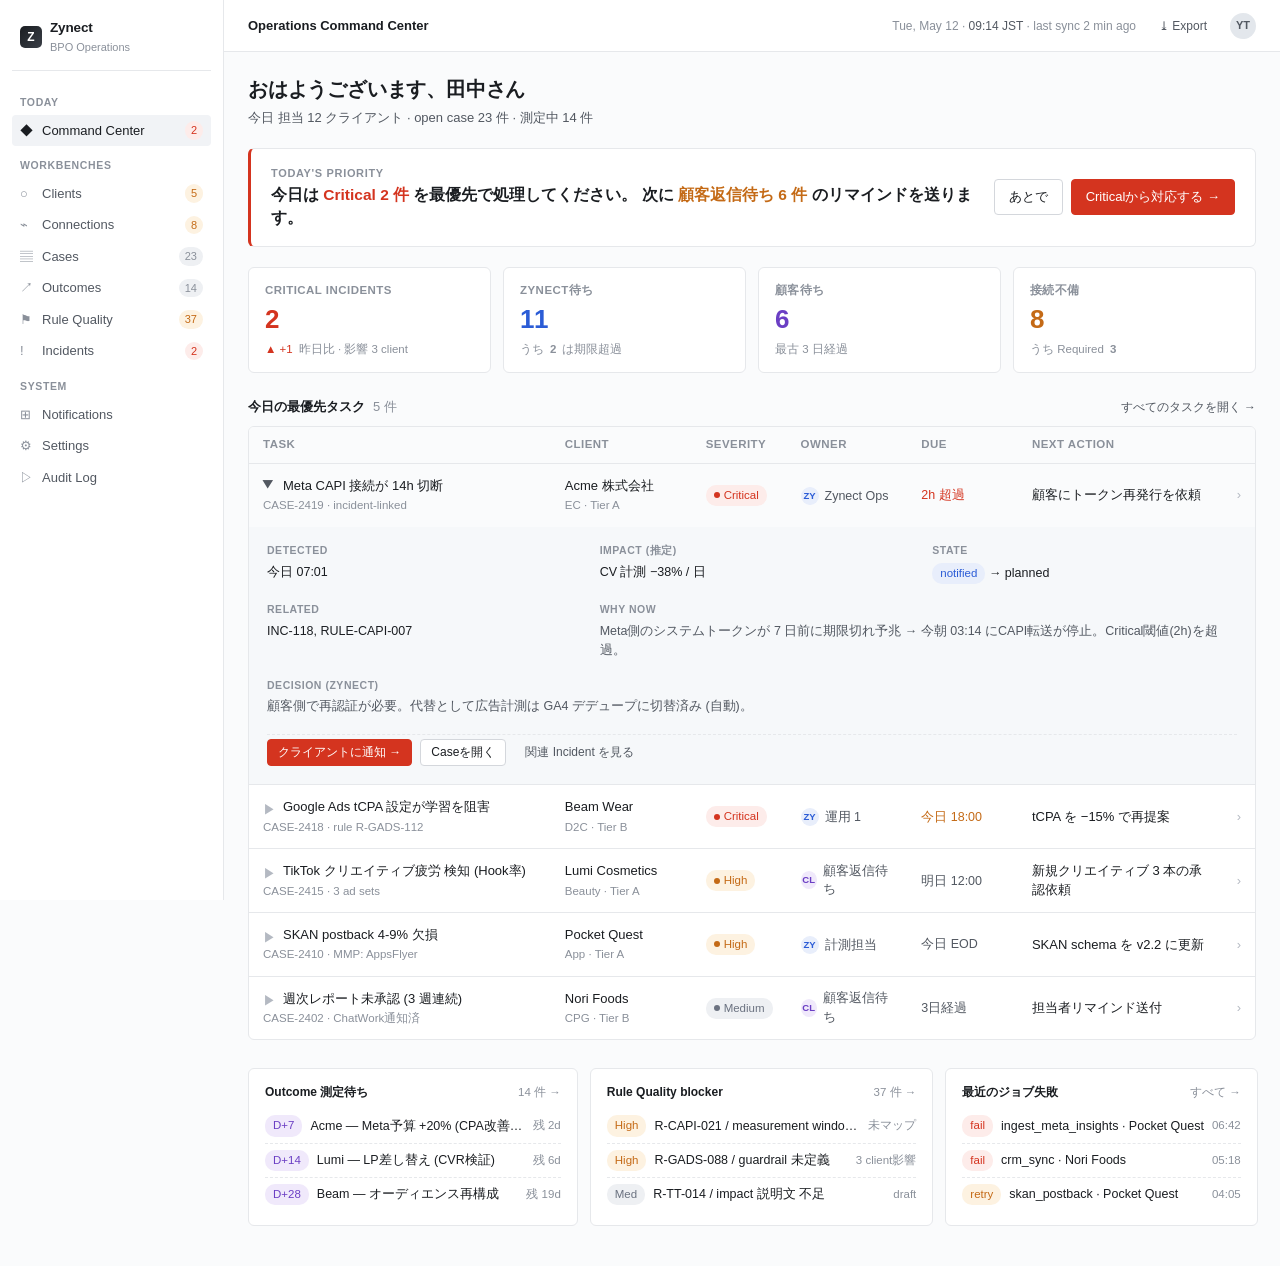
==== index.html @ 8fe47dcd "feat(ui): hierarchical operations UI — Command Center + Clients Workbench - 3-tier structure: Comman" ====
<!doctype html>
<html lang="ja">
<head>
  <meta charset="utf-8" />
  <meta name="viewport" content="width=1280" />
  <title>Zynect BPO System — Operations Command Center</title>
  <link rel="stylesheet" href="css/style.css" />
</head>
<body>
<div class="app">

  <!-- ============ Sidebar ============ -->
  <aside class="sidebar">
    <div class="brand">
      <div class="brand-mark">Z</div>
      <div>
        <div class="brand-name">Zynect</div>
        <div class="brand-sub">BPO Operations</div>
      </div>
    </div>

    <div class="nav-section">Today</div>
    <a class="nav-item active" href="index.html">
      <span><span class="nav-ico">◆</span>Command Center</span>
      <span class="nav-count red">2</span>
    </a>

    <div class="nav-section">Workbenches</div>
    <a class="nav-item" href="clients.html">
      <span><span class="nav-ico">○</span>Clients</span>
      <span class="nav-count orange">5</span>
    </a>
    <a class="nav-item" href="#">
      <span><span class="nav-ico">⌁</span>Connections</span>
      <span class="nav-count orange">8</span>
    </a>
    <a class="nav-item" href="#">
      <span><span class="nav-ico">▤</span>Cases</span>
      <span class="nav-count">23</span>
    </a>
    <a class="nav-item" href="#">
      <span><span class="nav-ico">↗</span>Outcomes</span>
      <span class="nav-count">14</span>
    </a>
    <a class="nav-item" href="#">
      <span><span class="nav-ico">⚑</span>Rule Quality</span>
      <span class="nav-count orange">37</span>
    </a>
    <a class="nav-item" href="#">
      <span><span class="nav-ico">!</span>Incidents</span>
      <span class="nav-count red">2</span>
    </a>

    <div class="nav-section">System</div>
    <a class="nav-item" href="#"><span><span class="nav-ico">⊞</span>Notifications</span></a>
    <a class="nav-item" href="#"><span><span class="nav-ico">⚙</span>Settings</span></a>
    <a class="nav-item" href="#"><span><span class="nav-ico">▷</span>Audit Log</span></a>
  </aside>

  <!-- ============ Main ============ -->
  <div class="main">

    <header class="topbar">
      <div class="crumb"><strong>Operations Command Center</strong></div>
      <div class="topbar-right">
        <div class="topbar-meta">Tue, May 12 · <b>09:14 JST</b> · last sync 2 min ago</div>
        <button class="btn sm ghost">⤓ Export</button>
        <div class="avatar">YT</div>
      </div>
    </header>

    <div class="content">

      <!-- ====== 1st view: the ONE message ====== -->
      <div class="page-head">
        <div>
          <h1 class="page-title">おはようございます、田中さん</h1>
          <p class="page-sub">今日 担当 12 クライアント · open case 23 件 · 測定中 14 件</p>
        </div>
      </div>

      <div class="headline">
        <div class="headline-text">
          <span class="headline-eyebrow">Today's priority</span>
          <span class="headline-msg">
            今日は <em>Critical 2 件</em> を最優先で処理してください。
            次に <em class="orange">顧客返信待ち 6 件</em> のリマインドを送ります。
          </span>
        </div>
        <div style="display:flex; gap:8px;">
          <button class="btn">あとで</button>
          <button class="btn danger">Criticalから対応する →</button>
        </div>
      </div>

      <!-- ====== KPI: max 4 ====== -->
      <div class="kpi-row">
        <div class="kpi">
          <div class="kpi-label">Critical incidents</div>
          <div class="kpi-value red">2</div>
          <div class="kpi-foot"><span class="delta up">▲ +1</span> 昨日比 · 影響 3 client</div>
        </div>
        <div class="kpi">
          <div class="kpi-label">Zynect待ち</div>
          <div class="kpi-value blue">11</div>
          <div class="kpi-foot">うち <b>2</b> は期限超過</div>
        </div>
        <div class="kpi">
          <div class="kpi-label">顧客待ち</div>
          <div class="kpi-value purple">6</div>
          <div class="kpi-foot">最古 3 日経過</div>
        </div>
        <div class="kpi">
          <div class="kpi-label">接続不備</div>
          <div class="kpi-value orange">8</div>
          <div class="kpi-foot">うち Required <b>3</b></div>
        </div>
      </div>

      <!-- ====== Main: top 5 priority tasks ====== -->
      <div class="section">
        <div class="section-head">
          <div class="section-title">
            今日の最優先タスク
            <span class="count">5 件</span>
          </div>
          <a class="section-link" href="#">すべてのタスクを開く →</a>
        </div>

        <div class="tbl-wrap">
          <table class="tbl">
            <thead>
              <tr>
                <th style="width:30%;">Task</th>
                <th style="width:14%;">Client</th>
                <th style="width:9%;">Severity</th>
                <th style="width:12%;">Owner</th>
                <th style="width:11%;">Due</th>
                <th>Next action</th>
                <th style="width:30px;"></th>
              </tr>
            </thead>
            <tbody>

              <!-- Row 1 (expanded by default to show interaction) -->
              <tr class="expanded" onclick="toggleRow(this)">
                <td>
                  <div class="cell-title"><span class="chev">▶</span> Meta CAPI 接続が 14h 切断</div>
                  <div class="cell-sub">CASE-2419 · incident-linked</div>
                </td>
                <td>
                  <div class="cell-title">Acme 株式会社</div>
                  <div class="cell-sub">EC · Tier A</div>
                </td>
                <td><span class="badge red"><span class="dot"></span>Critical</span></td>
                <td>
                  <span class="owner"><span class="owner-av zynect">ZY</span>Zynect Ops</span>
                </td>
                <td><span class="due overdue">2h 超過</span></td>
                <td>顧客にトークン再発行を依頼</td>
                <td style="text-align:right; color:var(--text-4);">›</td>
              </tr>
              <tr class="row-detail-tr">
                <td colspan="7">
                  <div class="row-detail">
                    <div class="det-block">
                      <span class="det-label">Detected</span>
                      <span class="det-value">今日 07:01</span>
                    </div>
                    <div class="det-block">
                      <span class="det-label">Impact (推定)</span>
                      <span class="det-value">CV 計測 −38% / 日</span>
                    </div>
                    <div class="det-block">
                      <span class="det-label">State</span>
                      <span class="det-value"><span class="badge blue">notified</span> → planned</span>
                    </div>
                    <div class="det-block">
                      <span class="det-label">Related</span>
                      <span class="det-value">INC-118, RULE-CAPI-007</span>
                    </div>
                    <div class="det-block det-grid-2">
                      <span class="det-label">Why now</span>
                      <span class="det-value muted">
                        Meta側のシステムトークンが 7 日前に期限切れ予兆 → 今朝 03:14 にCAPI転送が停止。Critical閾値(2h)を超過。
                      </span>
                    </div>
                    <div class="det-block det-grid-2">
                      <span class="det-label">Decision (Zynect)</span>
                      <span class="det-value muted">
                        顧客側で再認証が必要。代替として広告計測は GA4 デデュープに切替済み (自動)。
                      </span>
                    </div>
                    <div class="det-actions">
                      <button class="btn danger sm">クライアントに通知 →</button>
                      <button class="btn sm">Caseを開く</button>
                      <button class="btn sm ghost">関連 Incident を見る</button>
                    </div>
                  </div>
                </td>
              </tr>

              <!-- Row 2 -->
              <tr onclick="toggleRow(this)">
                <td>
                  <div class="cell-title"><span class="chev">▶</span> Google Ads tCPA 設定が学習を阻害</div>
                  <div class="cell-sub">CASE-2418 · rule R-GADS-112</div>
                </td>
                <td>
                  <div class="cell-title">Beam Wear</div>
                  <div class="cell-sub">D2C · Tier B</div>
                </td>
                <td><span class="badge red"><span class="dot"></span>Critical</span></td>
                <td><span class="owner"><span class="owner-av zynect">ZY</span>運用 1</span></td>
                <td><span class="due today">今日 18:00</span></td>
                <td>tCPA を −15% で再提案</td>
                <td style="text-align:right; color:var(--text-4);">›</td>
              </tr>

              <!-- Row 3 -->
              <tr onclick="toggleRow(this)">
                <td>
                  <div class="cell-title"><span class="chev">▶</span> TikTok クリエイティブ疲労 検知 (Hook率)</div>
                  <div class="cell-sub">CASE-2415 · 3 ad sets</div>
                </td>
                <td>
                  <div class="cell-title">Lumi Cosmetics</div>
                  <div class="cell-sub">Beauty · Tier A</div>
                </td>
                <td><span class="badge orange"><span class="dot"></span>High</span></td>
                <td><span class="owner"><span class="owner-av client">CL</span>顧客返信待ち</span></td>
                <td><span class="due">明日 12:00</span></td>
                <td>新規クリエイティブ 3 本の承認依頼</td>
                <td style="text-align:right; color:var(--text-4);">›</td>
              </tr>

              <!-- Row 4 -->
              <tr onclick="toggleRow(this)">
                <td>
                  <div class="cell-title"><span class="chev">▶</span> SKAN postback 4-9% 欠損</div>
                  <div class="cell-sub">CASE-2410 · MMP: AppsFlyer</div>
                </td>
                <td>
                  <div class="cell-title">Pocket Quest</div>
                  <div class="cell-sub">App · Tier A</div>
                </td>
                <td><span class="badge orange"><span class="dot"></span>High</span></td>
                <td><span class="owner"><span class="owner-av zynect">ZY</span>計測担当</span></td>
                <td><span class="due">今日 EOD</span></td>
                <td>SKAN schema を v2.2 に更新</td>
                <td style="text-align:right; color:var(--text-4);">›</td>
              </tr>

              <!-- Row 5 -->
              <tr onclick="toggleRow(this)">
                <td>
                  <div class="cell-title"><span class="chev">▶</span> 週次レポート未承認 (3 週連続)</div>
                  <div class="cell-sub">CASE-2402 · ChatWork通知済</div>
                </td>
                <td>
                  <div class="cell-title">Nori Foods</div>
                  <div class="cell-sub">CPG · Tier B</div>
                </td>
                <td><span class="badge gray"><span class="dot"></span>Medium</span></td>
                <td><span class="owner"><span class="owner-av client">CL</span>顧客返信待ち</span></td>
                <td><span class="due">3日経過</span></td>
                <td>担当者リマインド送付</td>
                <td style="text-align:right; color:var(--text-4);">›</td>
              </tr>

            </tbody>
          </table>
        </div>
      </div>

      <!-- ====== Bottom utility row (small, secondary) ====== -->
      <div class="util-row">

        <div class="util-card">
          <div class="util-head">
            <div class="util-title">Outcome 測定待ち</div>
            <a class="util-link" href="#">14 件 →</a>
          </div>
          <ul class="util-list">
            <li>
              <span class="badge purple">D+7</span>
              <span class="li-main">Acme — Meta予算 +20% (CPA改善検証)</span>
              <span class="li-meta">残 2d</span>
            </li>
            <li>
              <span class="badge purple">D+14</span>
              <span class="li-main">Lumi — LP差し替え (CVR検証)</span>
              <span class="li-meta">残 6d</span>
            </li>
            <li>
              <span class="badge purple">D+28</span>
              <span class="li-main">Beam — オーディエンス再構成</span>
              <span class="li-meta">残 19d</span>
            </li>
          </ul>
        </div>

        <div class="util-card">
          <div class="util-head">
            <div class="util-title">Rule Quality blocker</div>
            <a class="util-link" href="#">37 件 →</a>
          </div>
          <ul class="util-list">
            <li>
              <span class="badge orange">High</span>
              <span class="li-main">R-CAPI-021 / measurement window 未設定</span>
              <span class="li-meta">未マップ</span>
            </li>
            <li>
              <span class="badge orange">High</span>
              <span class="li-main">R-GADS-088 / guardrail 未定義</span>
              <span class="li-meta">3 client影響</span>
            </li>
            <li>
              <span class="badge gray">Med</span>
              <span class="li-main">R-TT-014 / impact 説明文 不足</span>
              <span class="li-meta">draft</span>
            </li>
          </ul>
        </div>

        <div class="util-card">
          <div class="util-head">
            <div class="util-title">最近のジョブ失敗</div>
            <a class="util-link" href="#">すべて →</a>
          </div>
          <ul class="util-list">
            <li>
              <span class="badge red">fail</span>
              <span class="li-main">ingest_meta_insights · Pocket Quest</span>
              <span class="li-meta">06:42</span>
            </li>
            <li>
              <span class="badge red">fail</span>
              <span class="li-main">crm_sync · Nori Foods</span>
              <span class="li-meta">05:18</span>
            </li>
            <li>
              <span class="badge orange">retry</span>
              <span class="li-main">skan_postback · Pocket Quest</span>
              <span class="li-meta">04:05</span>
            </li>
          </ul>
        </div>

      </div>

    </div>
  </div>
</div>

<script src="js/app.js"></script>
</body>
</html>
---- css/style.css ----
/* ============================================
   Zynect BPO System - Operations UI
   Design tone: Stripe / Linear / Sentry / Datadog
   Light mode, table-centric, low-density 1st view
   ============================================ */

:root {
  /* Neutral palette */
  --bg: #fafbfc;
  --surface: #ffffff;
  --border: #e6e8eb;
  --border-strong: #d4d7dc;
  --text: #1a1d21;
  --text-2: #525861;
  --text-3: #8a909a;
  --text-4: #b4b9c2;

  /* Semantic colors (固定意味) */
  --red:    #d4341f;  /* 今すぐ対応 / Critical / 運用停止 */
  --red-bg: #fdecea;
  --orange: #c46a16;  /* 注意 / 今日中・今週中 */
  --orange-bg: #fdf2e1;
  --blue:   #2b5cd6;  /* Zynect側対応 */
  --blue-bg: #e8eefb;
  --purple: #6b3fc4;  /* 顧客待ち */
  --purple-bg: #f0e9fb;
  --green:  #1f7a4c;  /* 正常・改善・完了 */
  --green-bg:#e3f2ea;
  --gray:   #6b7280;  /* draft / disabled / unknown */
  --gray-bg:#eef0f3;

  /* Layout */
  --radius: 6px;
  --radius-sm: 4px;
  --shadow-sm: 0 1px 2px rgba(16, 24, 40, 0.04);
  --shadow-md: 0 4px 12px rgba(16, 24, 40, 0.08);

  --side-w: 224px;
  --topbar-h: 52px;
}

* { box-sizing: border-box; }
html, body { margin: 0; padding: 0; }

body {
  font-family: -apple-system, BlinkMacSystemFont, "Inter", "Helvetica Neue",
               "Hiragino Sans", "Noto Sans JP", "Yu Gothic", sans-serif;
  font-size: 13px;
  line-height: 1.5;
  color: var(--text);
  background: var(--bg);
  -webkit-font-smoothing: antialiased;
}

a { color: inherit; text-decoration: none; }
button { font-family: inherit; cursor: pointer; }

/* ============================================
   App Shell
   ============================================ */
.app {
  display: grid;
  grid-template-columns: var(--side-w) 1fr;
  min-height: 100vh;
}

/* --- Sidebar --- */
.sidebar {
  background: #fff;
  border-right: 1px solid var(--border);
  padding: 14px 12px;
  position: sticky;
  top: 0;
  height: 100vh;
  overflow-y: auto;
}
.brand {
  display: flex; align-items: center; gap: 8px;
  padding: 4px 8px 14px;
  border-bottom: 1px solid var(--border);
  margin-bottom: 12px;
}
.brand-mark {
  width: 22px; height: 22px; border-radius: 5px;
  background: linear-gradient(135deg, #1a1d21 0%, #3a3f47 100%);
  color: #fff; display: grid; place-items: center;
  font-weight: 700; font-size: 12px;
}
.brand-name { font-weight: 600; font-size: 13.5px; letter-spacing: -0.01em; }
.brand-sub  { font-size: 11px; color: var(--text-3); margin-top: 1px; }

.nav-section {
  font-size: 10.5px;
  text-transform: uppercase;
  letter-spacing: 0.06em;
  color: var(--text-3);
  padding: 12px 8px 4px;
  font-weight: 600;
}
.nav-item {
  display: flex; align-items: center; justify-content: space-between;
  padding: 6px 8px;
  border-radius: var(--radius-sm);
  font-size: 13px;
  color: var(--text-2);
  cursor: pointer;
}
.nav-item:hover { background: var(--gray-bg); color: var(--text); }
.nav-item.active { background: #f1f3f6; color: var(--text); font-weight: 500; }
.nav-item .nav-count {
  font-size: 11px; color: var(--text-3);
  background: var(--gray-bg); padding: 1px 6px; border-radius: 10px;
  font-variant-numeric: tabular-nums;
}
.nav-item.active .nav-count { background: #e4e7ec; color: var(--text-2); }
.nav-item .nav-count.red { background: var(--red-bg); color: var(--red); }
.nav-item .nav-count.orange { background: var(--orange-bg); color: var(--orange); }

.nav-ico {
  width: 14px; height: 14px; flex-shrink: 0;
  display: inline-block; margin-right: 8px;
  color: var(--text-3);
}
.nav-item.active .nav-ico { color: var(--text); }

/* --- Topbar --- */
.topbar {
  height: var(--topbar-h);
  background: #fff;
  border-bottom: 1px solid var(--border);
  display: flex; align-items: center;
  padding: 0 24px;
  gap: 16px;
  position: sticky; top: 0; z-index: 10;
}
.crumb { font-size: 13px; color: var(--text-2); }
.crumb strong { color: var(--text); font-weight: 600; }
.topbar-right { margin-left: auto; display: flex; gap: 12px; align-items: center; }
.topbar-meta { font-size: 12px; color: var(--text-3); }
.topbar-meta b { color: var(--text-2); font-weight: 500; }
.avatar {
  width: 26px; height: 26px; border-radius: 50%;
  background: #e3e7ec; color: var(--text-2);
  display: grid; place-items: center; font-size: 11px; font-weight: 600;
}

/* --- Main --- */
.main {
  display: flex; flex-direction: column;
  min-width: 0;
}
.content {
  padding: 24px 32px 48px;
  max-width: 1440px;
  width: 100%;
}

/* ============================================
   Page Header (1st view headline)
   ============================================ */
.page-head {
  display: flex; align-items: flex-start; justify-content: space-between;
  gap: 24px;
  margin-bottom: 20px;
}
.page-title {
  font-size: 20px; font-weight: 600; letter-spacing: -0.01em;
  color: var(--text); margin: 0 0 4px;
}
.page-sub { font-size: 13px; color: var(--text-2); margin: 0; }

/* Headline banner — the single most important message of 1st view */
.headline {
  background: #fff;
  border: 1px solid var(--border);
  border-left: 3px solid var(--red);
  border-radius: var(--radius);
  padding: 16px 20px;
  margin-bottom: 20px;
  display: flex; align-items: center; justify-content: space-between;
  gap: 20px;
}
.headline.orange { border-left-color: var(--orange); }
.headline.blue   { border-left-color: var(--blue); }
.headline.green  { border-left-color: var(--green); }

.headline-text { display: flex; flex-direction: column; gap: 2px; }
.headline-eyebrow {
  font-size: 11px; text-transform: uppercase; letter-spacing: 0.06em;
  color: var(--text-3); font-weight: 600;
}
.headline-msg { font-size: 15.5px; font-weight: 600; color: var(--text); }
.headline-msg em { color: var(--red); font-style: normal; }
.headline-msg em.orange { color: var(--orange); }

/* CTAs */
.btn {
  display: inline-flex; align-items: center; gap: 6px;
  padding: 8px 14px;
  border-radius: var(--radius-sm);
  font-size: 13px; font-weight: 500;
  border: 1px solid var(--border-strong);
  background: #fff; color: var(--text);
  white-space: nowrap;
}
.btn:hover { background: #f6f7f9; }
.btn.primary {
  background: var(--text); color: #fff; border-color: var(--text);
}
.btn.primary:hover { background: #000; }
.btn.danger {
  background: var(--red); color: #fff; border-color: var(--red);
}
.btn.danger:hover { filter: brightness(0.95); }
.btn.sm { padding: 4px 10px; font-size: 12px; }
.btn.ghost { border-color: transparent; background: transparent; color: var(--text-2); }
.btn.ghost:hover { background: var(--gray-bg); color: var(--text); }

/* ============================================
   KPI Row (max 4)
   ============================================ */
.kpi-row {
  display: grid;
  grid-template-columns: repeat(4, 1fr);
  gap: 12px;
  margin-bottom: 24px;
}
.kpi {
  background: #fff;
  border: 1px solid var(--border);
  border-radius: var(--radius);
  padding: 14px 16px;
  display: flex; flex-direction: column; gap: 6px;
  cursor: pointer;
  transition: border-color 0.12s;
}
.kpi:hover { border-color: var(--border-strong); }
.kpi-label {
  font-size: 11.5px; color: var(--text-3);
  text-transform: uppercase; letter-spacing: 0.04em; font-weight: 600;
}
.kpi-value {
  font-size: 26px; font-weight: 600;
  color: var(--text); letter-spacing: -0.02em;
  font-variant-numeric: tabular-nums;
  line-height: 1.15;
}
.kpi-value.red    { color: var(--red); }
.kpi-value.orange { color: var(--orange); }
.kpi-value.blue   { color: var(--blue); }
.kpi-value.purple { color: var(--purple); }
.kpi-value.green  { color: var(--green); }
.kpi-foot {
  font-size: 11.5px; color: var(--text-3);
  display: flex; align-items: center; gap: 6px;
}
.kpi-foot .delta.up   { color: var(--red); }
.kpi-foot .delta.down { color: var(--green); }

/* ============================================
   Section
   ============================================ */
.section { margin-bottom: 28px; }
.section-head {
  display: flex; align-items: baseline; justify-content: space-between;
  margin-bottom: 10px;
}
.section-title {
  font-size: 13px; font-weight: 600; color: var(--text);
  display: flex; align-items: center; gap: 8px;
}
.section-title .count {
  font-weight: 500; color: var(--text-3);
  font-variant-numeric: tabular-nums;
}
.section-sub { font-size: 12px; color: var(--text-3); }

.section-link {
  font-size: 12px; color: var(--text-2);
  display: inline-flex; align-items: center; gap: 3px;
}
.section-link:hover { color: var(--text); }

/* ============================================
   Tables
   ============================================ */
.tbl-wrap {
  background: #fff;
  border: 1px solid var(--border);
  border-radius: var(--radius);
  overflow: hidden;
}
.tbl {
  width: 100%;
  border-collapse: collapse;
  font-size: 13px;
}
.tbl thead th {
  background: #fafbfc;
  border-bottom: 1px solid var(--border);
  text-align: left;
  padding: 9px 14px;
  font-weight: 600;
  font-size: 11.5px;
  color: var(--text-3);
  text-transform: uppercase;
  letter-spacing: 0.04em;
  white-space: nowrap;
}
.tbl tbody td {
  padding: 12px 14px;
  border-bottom: 1px solid var(--border);
  vertical-align: middle;
}
.tbl tbody tr:last-child td { border-bottom: none; }
.tbl tbody tr { cursor: pointer; transition: background 0.08s; }
.tbl tbody tr:hover { background: #fafbfc; }
.tbl tbody tr.expanded { background: #fafbfc; }
.tbl tbody tr.expanded > td { border-bottom-color: transparent; }

.cell-title {
  font-weight: 500; color: var(--text);
  display: flex; align-items: center; gap: 6px;
}
.cell-sub { font-size: 11.5px; color: var(--text-3); margin-top: 2px; }
.cell-mono {
  font-family: ui-monospace, "SF Mono", Menlo, monospace;
  font-size: 12px;
  color: var(--text-2);
}

.due { font-size: 12.5px; color: var(--text-2); font-variant-numeric: tabular-nums; }
.due.overdue { color: var(--red); font-weight: 500; }
.due.today   { color: var(--orange); font-weight: 500; }

/* Expanded row details */
.row-detail-tr td {
  background: #f6f8fa;
  padding: 0 !important;
  border-bottom: 1px solid var(--border) !important;
}
.row-detail {
  padding: 16px 18px 18px;
  display: grid;
  grid-template-columns: repeat(4, 1fr);
  gap: 18px 28px;
}
.row-detail .det-block {
  display: flex; flex-direction: column; gap: 4px;
  min-width: 0;
}
.det-label {
  font-size: 10.5px; color: var(--text-3);
  text-transform: uppercase; letter-spacing: 0.05em; font-weight: 600;
}
.det-value { font-size: 12.5px; color: var(--text); }
.det-value.muted { color: var(--text-2); }
.det-grid-2 { grid-column: span 2; }

.det-actions {
  grid-column: 1 / -1;
  display: flex; gap: 8px;
  padding-top: 4px;
  border-top: 1px dashed var(--border);
}

/* Expand chevron */
.chev {
  display: inline-block;
  width: 14px; height: 14px;
  color: var(--text-4);
  transition: transform 0.15s;
}
.tbl tbody tr.expanded .chev { transform: rotate(90deg); color: var(--text-2); }

/* ============================================
   Badges
   ============================================ */
.badge {
  display: inline-flex; align-items: center; gap: 4px;
  font-size: 11.5px; font-weight: 500;
  padding: 2px 8px;
  border-radius: 10px;
  background: var(--gray-bg); color: var(--text-2);
  white-space: nowrap;
  line-height: 1.5;
}
.badge .dot {
  width: 6px; height: 6px; border-radius: 50%;
  background: currentColor;
}
.badge.red    { background: var(--red-bg);    color: var(--red); }
.badge.orange { background: var(--orange-bg); color: var(--orange); }
.badge.blue   { background: var(--blue-bg);   color: var(--blue); }
.badge.purple { background: var(--purple-bg); color: var(--purple); }
.badge.green  { background: var(--green-bg);  color: var(--green); }
.badge.gray   { background: var(--gray-bg);   color: var(--gray); }

.badge.solid.red    { background: var(--red);    color: #fff; }
.badge.solid.orange { background: var(--orange); color: #fff; }

/* Owner badge */
.owner {
  display: inline-flex; align-items: center; gap: 6px;
  font-size: 12.5px; color: var(--text-2);
}
.owner-av {
  width: 18px; height: 18px; border-radius: 50%;
  background: #e3e7ec; color: var(--text-2);
  display: inline-grid; place-items: center;
  font-size: 9.5px; font-weight: 600;
}
.owner-av.zynect { background: var(--blue-bg); color: var(--blue); }
.owner-av.client { background: var(--purple-bg); color: var(--purple); }

/* Health bar */
.health {
  display: flex; align-items: center; gap: 8px;
  font-variant-numeric: tabular-nums;
}
.health-bar {
  width: 60px; height: 5px; border-radius: 3px;
  background: var(--gray-bg);
  overflow: hidden;
  position: relative;
}
.health-bar > span {
  position: absolute; left: 0; top: 0; bottom: 0;
  background: var(--green);
  border-radius: 3px;
}
.health-bar.risk > span    { background: var(--orange); }
.health-bar.danger > span  { background: var(--red); }
.health-score {
  font-size: 12px; font-weight: 500;
  color: var(--text);
  min-width: 26px;
}
.health-score.risk   { color: var(--orange); }
.health-score.danger { color: var(--red); }

/* ============================================
   Subgrid: bottom utility row
   ============================================ */
.util-row {
  display: grid;
  grid-template-columns: 1fr 1fr 1fr;
  gap: 12px;
}
.util-card {
  background: #fff;
  border: 1px solid var(--border);
  border-radius: var(--radius);
  padding: 14px 16px;
}
.util-head {
  display: flex; align-items: center; justify-content: space-between;
  margin-bottom: 8px;
}
.util-title {
  font-size: 12px; font-weight: 600; color: var(--text);
}
.util-link { font-size: 11.5px; color: var(--text-3); }
.util-link:hover { color: var(--text); }

.util-list { list-style: none; padding: 0; margin: 0; }
.util-list li {
  display: flex; align-items: center; gap: 8px;
  padding: 6px 0;
  font-size: 12.5px;
  border-bottom: 1px dashed var(--border);
}
.util-list li:last-child { border-bottom: none; }
.util-list .li-main {
  flex: 1; min-width: 0;
  overflow: hidden; text-overflow: ellipsis; white-space: nowrap;
  color: var(--text);
}
.util-list .li-meta { color: var(--text-3); font-size: 11.5px; }

/* ============================================
   Filter bar
   ============================================ */
.filterbar {
  background: #fff;
  border: 1px solid var(--border);
  border-radius: var(--radius);
  padding: 10px 12px;
  display: flex; gap: 8px; align-items: center;
  margin-bottom: 14px;
  flex-wrap: wrap;
}
.search {
  flex: 1; min-width: 220px;
  display: flex; align-items: center; gap: 6px;
  background: var(--bg);
  border: 1px solid var(--border);
  border-radius: var(--radius-sm);
  padding: 5px 10px;
}
.search input {
  flex: 1; border: none; outline: none; background: transparent;
  font-size: 13px; color: var(--text);
}
.search svg { color: var(--text-3); }

.chip-filter {
  display: inline-flex; align-items: center; gap: 5px;
  padding: 5px 10px;
  border: 1px solid var(--border);
  border-radius: 14px;
  background: #fff;
  font-size: 12px; color: var(--text-2);
  cursor: pointer;
}
.chip-filter:hover { border-color: var(--border-strong); color: var(--text); }
.chip-filter.active { background: var(--text); color: #fff; border-color: var(--text); }

/* ============================================
   Tabs (used in Clients Workbench segment)
   ============================================ */
.seg {
  display: inline-flex;
  border: 1px solid var(--border);
  border-radius: var(--radius-sm);
  background: #fff;
  padding: 2px;
  gap: 2px;
}
.seg button {
  border: none; background: transparent;
  padding: 5px 12px;
  font-size: 12.5px; color: var(--text-2);
  border-radius: 4px;
}
.seg button.on { background: #f1f3f6; color: var(--text); font-weight: 500; }

/* ============================================
   Responsive (1280px)
   ============================================ */
@media (max-width: 1340px) {
  .content { padding: 22px 24px 40px; }
  .row-detail { grid-template-columns: repeat(3, 1fr); }
}
@media (max-width: 1180px) {
  :root { --side-w: 200px; }
  .kpi-row { grid-template-columns: repeat(2, 1fr); }
  .util-row { grid-template-columns: 1fr; }
}
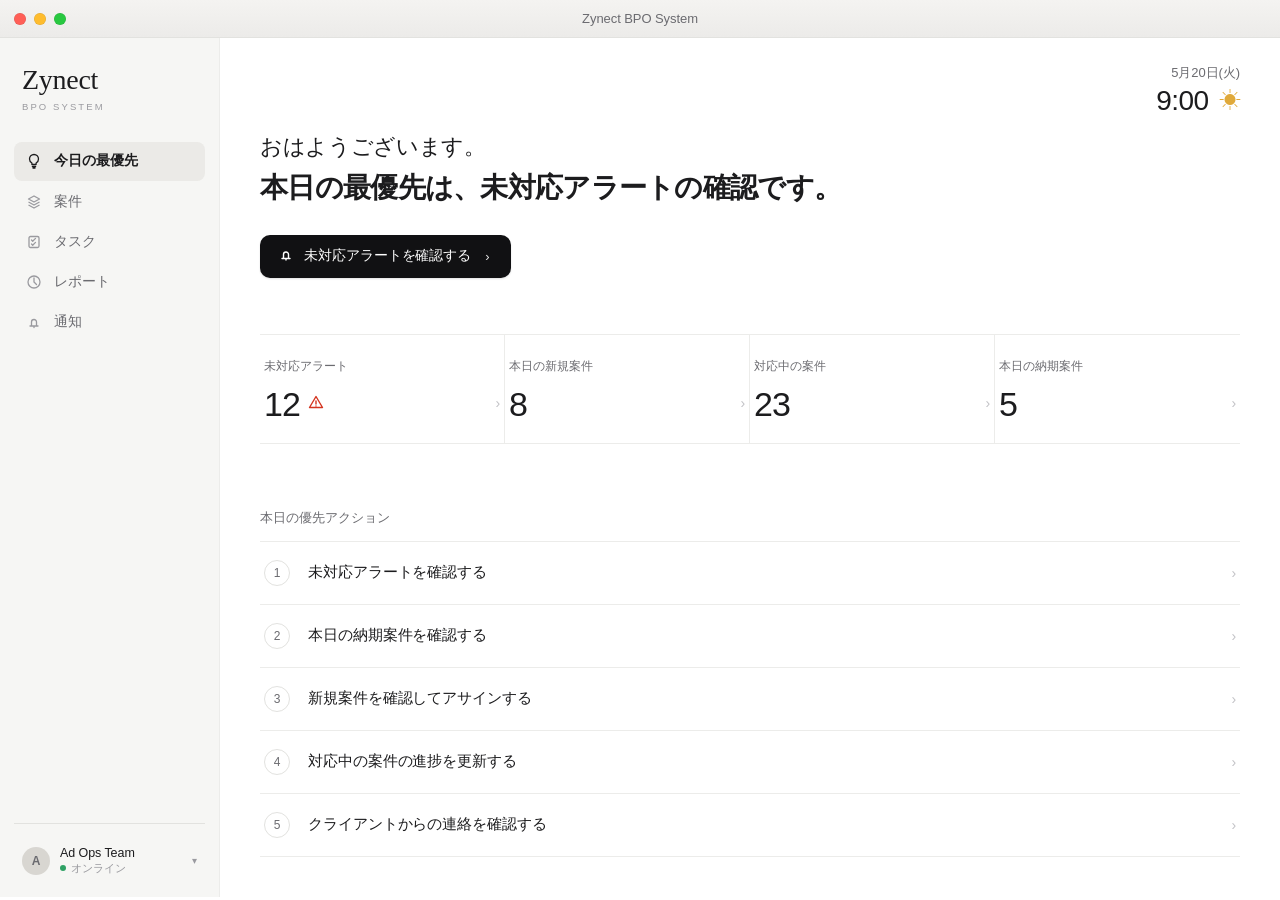
==== commit 89eb2f00: "redesign(ui): Apple-like morning operations board Complete redesign to match the reference mockup. R" ====
--- a/index.html
+++ b/index.html
@@ -3,354 +3,184 @@
 <head>
   <meta charset="utf-8" />
   <meta name="viewport" content="width=1280" />
-  <title>Zynect BPO System — Operations Command Center</title>
+  <title>Zynect BPO System</title>
   <link rel="stylesheet" href="css/style.css" />
 </head>
 <body>
-<div class="app">
 
-  <!-- ============ Sidebar ============ -->
-  <aside class="sidebar">
-    <div class="brand">
-      <div class="brand-mark">Z</div>
-      <div>
+<div class="window">
+
+  <!-- macOS-style titlebar -->
+  <div class="titlebar">
+    <div class="traffic"><span class="r"></span><span class="y"></span><span class="g"></span></div>
+    <div class="titlebar-title">Zynect BPO System</div>
+  </div>
+
+  <div class="app">
+
+    <!-- ============ Sidebar ============ -->
+    <aside class="sidebar">
+      <div class="brand">
         <div class="brand-name">Zynect</div>
-        <div class="brand-sub">BPO Operations</div>
+        <div class="brand-sub">BPO SYSTEM</div>
       </div>
-    </div>
 
-    <div class="nav-section">Today</div>
-    <a class="nav-item active" href="index.html">
-      <span><span class="nav-ico">◆</span>Command Center</span>
-      <span class="nav-count red">2</span>
-    </a>
+      <nav class="nav">
+        <a class="nav-item active" href="index.html">
+          <span class="nav-ico">
+            <svg width="16" height="16" viewBox="0 0 16 16" fill="none" stroke="currentColor" stroke-width="1.3" stroke-linecap="round" stroke-linejoin="round">
+              <path d="M8 1.5c-2.5 0-4.5 2-4.5 4.5 0 1.7 1 3.2 2.4 4v1.5h4.2V10c1.4-.8 2.4-2.3 2.4-4 0-2.5-2-4.5-4.5-4.5z"/>
+              <path d="M6.4 13.5h3.2M7 15h2"/>
+            </svg>
+          </span>
+          今日の最優先
+        </a>
+        <a class="nav-item" href="clients.html">
+          <span class="nav-ico">
+            <svg width="16" height="16" viewBox="0 0 16 16" fill="none" stroke="currentColor" stroke-width="1.3" stroke-linejoin="round">
+              <path d="M2.5 5l5.5-3 5.5 3-5.5 3z"/>
+              <path d="M2.5 8l5.5 3 5.5-3M2.5 11l5.5 3 5.5-3"/>
+            </svg>
+          </span>
+          案件
+        </a>
+        <a class="nav-item" href="#">
+          <span class="nav-ico">
+            <svg width="16" height="16" viewBox="0 0 16 16" fill="none" stroke="currentColor" stroke-width="1.3" stroke-linecap="round" stroke-linejoin="round">
+              <rect x="3" y="2.5" width="10" height="11" rx="1.5"/>
+              <path d="M5.5 6l1.2 1.2L9.5 4.4M5.5 10l1.2 1.2L9.5 8.4"/>
+            </svg>
+          </span>
+          タスク
+        </a>
+        <a class="nav-item" href="#">
+          <span class="nav-ico">
+            <svg width="16" height="16" viewBox="0 0 16 16" fill="none" stroke="currentColor" stroke-width="1.3" stroke-linecap="round" stroke-linejoin="round">
+              <circle cx="8" cy="8" r="6"/>
+              <path d="M8 4v4l2.5 2.5"/>
+            </svg>
+          </span>
+          レポート
+        </a>
+        <a class="nav-item" href="#">
+          <span class="nav-ico">
+            <svg width="16" height="16" viewBox="0 0 16 16" fill="none" stroke="currentColor" stroke-width="1.3" stroke-linecap="round" stroke-linejoin="round">
+              <path d="M4 12h8M5.5 12V8a2.5 2.5 0 015 0v4M8 12v1.5"/>
+            </svg>
+          </span>
+          通知
+        </a>
+      </nav>
 
-    <div class="nav-section">Workbenches</div>
-    <a class="nav-item" href="clients.html">
-      <span><span class="nav-ico">○</span>Clients</span>
-      <span class="nav-count orange">5</span>
-    </a>
-    <a class="nav-item" href="#">
-      <span><span class="nav-ico">⌁</span>Connections</span>
-      <span class="nav-count orange">8</span>
-    </a>
-    <a class="nav-item" href="#">
-      <span><span class="nav-ico">▤</span>Cases</span>
-      <span class="nav-count">23</span>
-    </a>
-    <a class="nav-item" href="#">
-      <span><span class="nav-ico">↗</span>Outcomes</span>
-      <span class="nav-count">14</span>
-    </a>
-    <a class="nav-item" href="#">
-      <span><span class="nav-ico">⚑</span>Rule Quality</span>
-      <span class="nav-count orange">37</span>
-    </a>
-    <a class="nav-item" href="#">
-      <span><span class="nav-ico">!</span>Incidents</span>
-      <span class="nav-count red">2</span>
-    </a>
+      <div class="sidebar-foot">
+        <div class="user">
+          <div class="user-av">A</div>
+          <div class="user-meta">
+            <div class="user-name">Ad Ops Team</div>
+            <div class="user-status"><span class="dot"></span>オンライン</div>
+          </div>
+          <div class="user-caret">▾</div>
+        </div>
+      </div>
+    </aside>
 
-    <div class="nav-section">System</div>
-    <a class="nav-item" href="#"><span><span class="nav-ico">⊞</span>Notifications</span></a>
-    <a class="nav-item" href="#"><span><span class="nav-ico">⚙</span>Settings</span></a>
-    <a class="nav-item" href="#"><span><span class="nav-ico">▷</span>Audit Log</span></a>
-  </aside>
+    <!-- ============ Main ============ -->
+    <main class="main">
 
-  <!-- ============ Main ============ -->
-  <div class="main">
+      <!-- Date/Time (upper right) -->
+      <div class="datetime">
+        <div class="dt-date">5月20日(火)</div>
+        <div class="dt-time">9:00 <span class="sun">☀</span></div>
+      </div>
 
-    <header class="topbar">
-      <div class="crumb"><strong>Operations Command Center</strong></div>
-      <div class="topbar-right">
-        <div class="topbar-meta">Tue, May 12 · <b>09:14 JST</b> · last sync 2 min ago</div>
-        <button class="btn sm ghost">⤓ Export</button>
-        <div class="avatar">YT</div>
-      </div>
-    </header>
+      <!-- Headline: ONE message -->
+      <section class="headline">
+        <p class="greeting">おはようございます。</p>
+        <h1 class="priority-msg">本日の最優先は、未対応アラートの確認です。</h1>
+      </section>
 
-    <div class="content">
+      <!-- Single Primary CTA -->
+      <button class="cta">
+        <span class="bell">
+          <svg width="16" height="16" viewBox="0 0 16 16" fill="none" stroke="currentColor" stroke-width="1.4" stroke-linecap="round" stroke-linejoin="round">
+            <path d="M4 11.5h8M5.5 11.5V7.5a2.5 2.5 0 015 0v4M8 11.5v1.5"/>
+          </svg>
+        </span>
+        未対応アラートを確認する
+        <span class="arr">›</span>
+      </button>
 
-      <!-- ====== 1st view: the ONE message ====== -->
-      <div class="page-head">
-        <div>
-          <h1 class="page-title">おはようございます、田中さん</h1>
-          <p class="page-sub">今日 担当 12 クライアント · open case 23 件 · 測定中 14 件</p>
+      <!-- KPI strip: exactly 4, borderless, hairline dividers -->
+      <div class="kpi-strip">
+        <div class="kpi">
+          <div class="kpi-label">未対応アラート</div>
+          <div class="kpi-row">
+            <div class="kpi-value">
+              12
+              <span class="kpi-warn">
+                <svg width="16" height="14" viewBox="0 0 16 14" fill="none" stroke="currentColor" stroke-width="1.4" stroke-linecap="round" stroke-linejoin="round">
+                  <path d="M8 1.5l6.5 11h-13z"/>
+                  <path d="M8 6v3M8 11v.01"/>
+                </svg>
+              </span>
+            </div>
+            <span class="kpi-chev">›</span>
+          </div>
+        </div>
+        <div class="kpi">
+          <div class="kpi-label">本日の新規案件</div>
+          <div class="kpi-row">
+            <div class="kpi-value">8</div>
+            <span class="kpi-chev">›</span>
+          </div>
+        </div>
+        <div class="kpi">
+          <div class="kpi-label">対応中の案件</div>
+          <div class="kpi-row">
+            <div class="kpi-value">23</div>
+            <span class="kpi-chev">›</span>
+          </div>
+        </div>
+        <div class="kpi">
+          <div class="kpi-label">本日の納期案件</div>
+          <div class="kpi-row">
+            <div class="kpi-value">5</div>
+            <span class="kpi-chev">›</span>
+          </div>
         </div>
       </div>
 
-      <div class="headline">
-        <div class="headline-text">
-          <span class="headline-eyebrow">Today's priority</span>
-          <span class="headline-msg">
-            今日は <em>Critical 2 件</em> を最優先で処理してください。
-            次に <em class="orange">顧客返信待ち 6 件</em> のリマインドを送ります。
-          </span>
-        </div>
-        <div style="display:flex; gap:8px;">
-          <button class="btn">あとで</button>
-          <button class="btn danger">Criticalから対応する →</button>
-        </div>
-      </div>
+      <!-- Priority Actions: exactly 5, minimal -->
+      <h2 class="section-title">本日の優先アクション</h2>
+      <ol class="action-list">
+        <li class="action-row">
+          <div class="action-num">1</div>
+          <div class="action-text">未対応アラートを確認する</div>
+          <span class="action-chev">›</span>
+        </li>
+        <li class="action-row">
+          <div class="action-num">2</div>
+          <div class="action-text">本日の納期案件を確認する</div>
+          <span class="action-chev">›</span>
+        </li>
+        <li class="action-row">
+          <div class="action-num">3</div>
+          <div class="action-text">新規案件を確認してアサインする</div>
+          <span class="action-chev">›</span>
+        </li>
+        <li class="action-row">
+          <div class="action-num">4</div>
+          <div class="action-text">対応中の案件の進捗を更新する</div>
+          <span class="action-chev">›</span>
+        </li>
+        <li class="action-row">
+          <div class="action-num">5</div>
+          <div class="action-text">クライアントからの連絡を確認する</div>
+          <span class="action-chev">›</span>
+        </li>
+      </ol>
 
-      <!-- ====== KPI: max 4 ====== -->
-      <div class="kpi-row">
-        <div class="kpi">
-          <div class="kpi-label">Critical incidents</div>
-          <div class="kpi-value red">2</div>
-          <div class="kpi-foot"><span class="delta up">▲ +1</span> 昨日比 · 影響 3 client</div>
-        </div>
-        <div class="kpi">
-          <div class="kpi-label">Zynect待ち</div>
-          <div class="kpi-value blue">11</div>
-          <div class="kpi-foot">うち <b>2</b> は期限超過</div>
-        </div>
-        <div class="kpi">
-          <div class="kpi-label">顧客待ち</div>
-          <div class="kpi-value purple">6</div>
-          <div class="kpi-foot">最古 3 日経過</div>
-        </div>
-        <div class="kpi">
-          <div class="kpi-label">接続不備</div>
-          <div class="kpi-value orange">8</div>
-          <div class="kpi-foot">うち Required <b>3</b></div>
-        </div>
-      </div>
-
-      <!-- ====== Main: top 5 priority tasks ====== -->
-      <div class="section">
-        <div class="section-head">
-          <div class="section-title">
-            今日の最優先タスク
-            <span class="count">5 件</span>
-          </div>
-          <a class="section-link" href="#">すべてのタスクを開く →</a>
-        </div>
-
-        <div class="tbl-wrap">
-          <table class="tbl">
-            <thead>
-              <tr>
-                <th style="width:30%;">Task</th>
-                <th style="width:14%;">Client</th>
-                <th style="width:9%;">Severity</th>
-                <th style="width:12%;">Owner</th>
-                <th style="width:11%;">Due</th>
-                <th>Next action</th>
-                <th style="width:30px;"></th>
-              </tr>
-            </thead>
-            <tbody>
-
-              <!-- Row 1 (expanded by default to show interaction) -->
-              <tr class="expanded" onclick="toggleRow(this)">
-                <td>
-                  <div class="cell-title"><span class="chev">▶</span> Meta CAPI 接続が 14h 切断</div>
-                  <div class="cell-sub">CASE-2419 · incident-linked</div>
-                </td>
-                <td>
-                  <div class="cell-title">Acme 株式会社</div>
-                  <div class="cell-sub">EC · Tier A</div>
-                </td>
-                <td><span class="badge red"><span class="dot"></span>Critical</span></td>
-                <td>
-                  <span class="owner"><span class="owner-av zynect">ZY</span>Zynect Ops</span>
-                </td>
-                <td><span class="due overdue">2h 超過</span></td>
-                <td>顧客にトークン再発行を依頼</td>
-                <td style="text-align:right; color:var(--text-4);">›</td>
-              </tr>
-              <tr class="row-detail-tr">
-                <td colspan="7">
-                  <div class="row-detail">
-                    <div class="det-block">
-                      <span class="det-label">Detected</span>
-                      <span class="det-value">今日 07:01</span>
-                    </div>
-                    <div class="det-block">
-                      <span class="det-label">Impact (推定)</span>
-                      <span class="det-value">CV 計測 −38% / 日</span>
-                    </div>
-                    <div class="det-block">
-                      <span class="det-label">State</span>
-                      <span class="det-value"><span class="badge blue">notified</span> → planned</span>
-                    </div>
-                    <div class="det-block">
-                      <span class="det-label">Related</span>
-                      <span class="det-value">INC-118, RULE-CAPI-007</span>
-                    </div>
-                    <div class="det-block det-grid-2">
-                      <span class="det-label">Why now</span>
-                      <span class="det-value muted">
-                        Meta側のシステムトークンが 7 日前に期限切れ予兆 → 今朝 03:14 にCAPI転送が停止。Critical閾値(2h)を超過。
-                      </span>
-                    </div>
-                    <div class="det-block det-grid-2">
-                      <span class="det-label">Decision (Zynect)</span>
-                      <span class="det-value muted">
-                        顧客側で再認証が必要。代替として広告計測は GA4 デデュープに切替済み (自動)。
-                      </span>
-                    </div>
-                    <div class="det-actions">
-                      <button class="btn danger sm">クライアントに通知 →</button>
-                      <button class="btn sm">Caseを開く</button>
-                      <button class="btn sm ghost">関連 Incident を見る</button>
-                    </div>
-                  </div>
-                </td>
-              </tr>
-
-              <!-- Row 2 -->
-              <tr onclick="toggleRow(this)">
-                <td>
-                  <div class="cell-title"><span class="chev">▶</span> Google Ads tCPA 設定が学習を阻害</div>
-                  <div class="cell-sub">CASE-2418 · rule R-GADS-112</div>
-                </td>
-                <td>
-                  <div class="cell-title">Beam Wear</div>
-                  <div class="cell-sub">D2C · Tier B</div>
-                </td>
-                <td><span class="badge red"><span class="dot"></span>Critical</span></td>
-                <td><span class="owner"><span class="owner-av zynect">ZY</span>運用 1</span></td>
-                <td><span class="due today">今日 18:00</span></td>
-                <td>tCPA を −15% で再提案</td>
-                <td style="text-align:right; color:var(--text-4);">›</td>
-              </tr>
-
-              <!-- Row 3 -->
-              <tr onclick="toggleRow(this)">
-                <td>
-                  <div class="cell-title"><span class="chev">▶</span> TikTok クリエイティブ疲労 検知 (Hook率)</div>
-                  <div class="cell-sub">CASE-2415 · 3 ad sets</div>
-                </td>
-                <td>
-                  <div class="cell-title">Lumi Cosmetics</div>
-                  <div class="cell-sub">Beauty · Tier A</div>
-                </td>
-                <td><span class="badge orange"><span class="dot"></span>High</span></td>
-                <td><span class="owner"><span class="owner-av client">CL</span>顧客返信待ち</span></td>
-                <td><span class="due">明日 12:00</span></td>
-                <td>新規クリエイティブ 3 本の承認依頼</td>
-                <td style="text-align:right; color:var(--text-4);">›</td>
-              </tr>
-
-              <!-- Row 4 -->
-              <tr onclick="toggleRow(this)">
-                <td>
-                  <div class="cell-title"><span class="chev">▶</span> SKAN postback 4-9% 欠損</div>
-                  <div class="cell-sub">CASE-2410 · MMP: AppsFlyer</div>
-                </td>
-                <td>
-                  <div class="cell-title">Pocket Quest</div>
-                  <div class="cell-sub">App · Tier A</div>
-                </td>
-                <td><span class="badge orange"><span class="dot"></span>High</span></td>
-                <td><span class="owner"><span class="owner-av zynect">ZY</span>計測担当</span></td>
-                <td><span class="due">今日 EOD</span></td>
-                <td>SKAN schema を v2.2 に更新</td>
-                <td style="text-align:right; color:var(--text-4);">›</td>
-              </tr>
-
-              <!-- Row 5 -->
-              <tr onclick="toggleRow(this)">
-                <td>
-                  <div class="cell-title"><span class="chev">▶</span> 週次レポート未承認 (3 週連続)</div>
-                  <div class="cell-sub">CASE-2402 · ChatWork通知済</div>
-                </td>
-                <td>
-                  <div class="cell-title">Nori Foods</div>
-                  <div class="cell-sub">CPG · Tier B</div>
-                </td>
-                <td><span class="badge gray"><span class="dot"></span>Medium</span></td>
-                <td><span class="owner"><span class="owner-av client">CL</span>顧客返信待ち</span></td>
-                <td><span class="due">3日経過</span></td>
-                <td>担当者リマインド送付</td>
-                <td style="text-align:right; color:var(--text-4);">›</td>
-              </tr>
-
-            </tbody>
-          </table>
-        </div>
-      </div>
-
-      <!-- ====== Bottom utility row (small, secondary) ====== -->
-      <div class="util-row">
-
-        <div class="util-card">
-          <div class="util-head">
-            <div class="util-title">Outcome 測定待ち</div>
-            <a class="util-link" href="#">14 件 →</a>
-          </div>
-          <ul class="util-list">
-            <li>
-              <span class="badge purple">D+7</span>
-              <span class="li-main">Acme — Meta予算 +20% (CPA改善検証)</span>
-              <span class="li-meta">残 2d</span>
-            </li>
-            <li>
-              <span class="badge purple">D+14</span>
-              <span class="li-main">Lumi — LP差し替え (CVR検証)</span>
-              <span class="li-meta">残 6d</span>
-            </li>
-            <li>
-              <span class="badge purple">D+28</span>
-              <span class="li-main">Beam — オーディエンス再構成</span>
-              <span class="li-meta">残 19d</span>
-            </li>
-          </ul>
-        </div>
-
-        <div class="util-card">
-          <div class="util-head">
-            <div class="util-title">Rule Quality blocker</div>
-            <a class="util-link" href="#">37 件 →</a>
-          </div>
-          <ul class="util-list">
-            <li>
-              <span class="badge orange">High</span>
-              <span class="li-main">R-CAPI-021 / measurement window 未設定</span>
-              <span class="li-meta">未マップ</span>
-            </li>
-            <li>
-              <span class="badge orange">High</span>
-              <span class="li-main">R-GADS-088 / guardrail 未定義</span>
-              <span class="li-meta">3 client影響</span>
-            </li>
-            <li>
-              <span class="badge gray">Med</span>
-              <span class="li-main">R-TT-014 / impact 説明文 不足</span>
-              <span class="li-meta">draft</span>
-            </li>
-          </ul>
-        </div>
-
-        <div class="util-card">
-          <div class="util-head">
-            <div class="util-title">最近のジョブ失敗</div>
-            <a class="util-link" href="#">すべて →</a>
-          </div>
-          <ul class="util-list">
-            <li>
-              <span class="badge red">fail</span>
-              <span class="li-main">ingest_meta_insights · Pocket Quest</span>
-              <span class="li-meta">06:42</span>
-            </li>
-            <li>
-              <span class="badge red">fail</span>
-              <span class="li-main">crm_sync · Nori Foods</span>
-              <span class="li-meta">05:18</span>
-            </li>
-            <li>
-              <span class="badge orange">retry</span>
-              <span class="li-main">skan_postback · Pocket Quest</span>
-              <span class="li-meta">04:05</span>
-            </li>
-          </ul>
-        </div>
-
-      </div>
-
-    </div>
+    </main>
   </div>
 </div>
 
--- a/css/style.css
+++ b/css/style.css
@@ -1,549 +1,504 @@
 /* ============================================
-   Zynect BPO System - Operations UI
-   Design tone: Stripe / Linear / Sentry / Datadog
-   Light mode, table-centric, low-density 1st view
+   Zynect BPO System — Apple-like Operations Board
+   Ruthless information selection. One message.
    ============================================ */
 
 :root {
-  /* Neutral palette */
-  --bg: #fafbfc;
-  --surface: #ffffff;
-  --border: #e6e8eb;
-  --border-strong: #d4d7dc;
-  --text: #1a1d21;
-  --text-2: #525861;
-  --text-3: #8a909a;
-  --text-4: #b4b9c2;
-
-  /* Semantic colors (固定意味) */
-  --red:    #d4341f;  /* 今すぐ対応 / Critical / 運用停止 */
-  --red-bg: #fdecea;
-  --orange: #c46a16;  /* 注意 / 今日中・今週中 */
-  --orange-bg: #fdf2e1;
-  --blue:   #2b5cd6;  /* Zynect側対応 */
-  --blue-bg: #e8eefb;
-  --purple: #6b3fc4;  /* 顧客待ち */
-  --purple-bg: #f0e9fb;
-  --green:  #1f7a4c;  /* 正常・改善・完了 */
-  --green-bg:#e3f2ea;
-  --gray:   #6b7280;  /* draft / disabled / unknown */
-  --gray-bg:#eef0f3;
+  /* Surfaces */
+  --bg: #ffffff;
+  --sidebar-bg: #f6f6f4;
+  --hairline: #ececea;
+  --hairline-strong: #e2e2df;
+
+  /* Text */
+  --text: #1c1c1e;
+  --text-2: #6b6b70;
+  --text-3: #9a9a9f;
+  --text-4: #c2c2c6;
+
+  /* Semantic — used sparingly */
+  --black: #111113;     /* primary CTA */
+  --red:   #d4341f;     /* warning only */
+  --green: #2fa164;     /* online only */
 
   /* Layout */
-  --radius: 6px;
-  --radius-sm: 4px;
-  --shadow-sm: 0 1px 2px rgba(16, 24, 40, 0.04);
-  --shadow-md: 0 4px 12px rgba(16, 24, 40, 0.08);
-
-  --side-w: 224px;
-  --topbar-h: 52px;
+  --side-w: 220px;
+  --topbar-h: 38px;     /* macOS-style traffic light bar */
+  --radius-lg: 12px;
+  --radius-md: 10px;
+  --radius-sm: 6px;
 }
 
 * { box-sizing: border-box; }
 html, body { margin: 0; padding: 0; }
 
 body {
-  font-family: -apple-system, BlinkMacSystemFont, "Inter", "Helvetica Neue",
-               "Hiragino Sans", "Noto Sans JP", "Yu Gothic", sans-serif;
-  font-size: 13px;
+  font-family: -apple-system, BlinkMacSystemFont, "SF Pro Text", "SF Pro Display",
+               "Hiragino Sans", "Hiragino Kaku Gothic ProN",
+               "Yu Gothic", "Noto Sans JP", sans-serif;
+  font-size: 14px;
   line-height: 1.5;
   color: var(--text);
-  background: var(--bg);
+  background: #efeeec; /* outside-window desktop tone */
   -webkit-font-smoothing: antialiased;
+  -moz-osx-font-smoothing: grayscale;
+  letter-spacing: -0.005em;
+  min-height: 100vh;
 }
 
 a { color: inherit; text-decoration: none; }
 button { font-family: inherit; cursor: pointer; }
 
 /* ============================================
-   App Shell
+   macOS window frame
+   ============================================ */
+.window {
+  max-width: 1280px;
+  margin: 28px auto;
+  background: var(--bg);
+  border-radius: var(--radius-lg);
+  box-shadow:
+    0 0 0 0.5px rgba(0,0,0,0.10),
+    0 30px 60px -20px rgba(0,0,0,0.18),
+    0 8px 16px -8px rgba(0,0,0,0.10);
+  overflow: hidden;
+  min-height: 820px;
+}
+
+.titlebar {
+  height: var(--topbar-h);
+  background: linear-gradient(180deg, #f4f3f1 0%, #ecebe9 100%);
+  border-bottom: 0.5px solid var(--hairline-strong);
+  display: flex; align-items: center;
+  padding: 0 14px;
+  gap: 12px;
+  position: relative;
+}
+.traffic { display: flex; gap: 8px; }
+.traffic span {
+  width: 12px; height: 12px; border-radius: 50%;
+  display: inline-block;
+  box-shadow: inset 0 0 0 0.5px rgba(0,0,0,0.12);
+}
+.traffic .r { background: #ff5f57; }
+.traffic .y { background: #febc2e; }
+.traffic .g { background: #28c840; }
+
+.titlebar-title {
+  position: absolute; left: 50%; transform: translateX(-50%);
+  font-size: 13px; color: var(--text-2); font-weight: 500;
+}
+
+/* ============================================
+   App shell
    ============================================ */
 .app {
   display: grid;
   grid-template-columns: var(--side-w) 1fr;
-  min-height: 100vh;
+  min-height: 782px;
 }
 
 /* --- Sidebar --- */
 .sidebar {
-  background: #fff;
-  border-right: 1px solid var(--border);
-  padding: 14px 12px;
-  position: sticky;
-  top: 0;
-  height: 100vh;
-  overflow-y: auto;
+  background: var(--sidebar-bg);
+  border-right: 0.5px solid var(--hairline);
+  padding: 28px 14px 16px;
+  display: flex; flex-direction: column;
 }
 .brand {
-  display: flex; align-items: center; gap: 8px;
-  padding: 4px 8px 14px;
-  border-bottom: 1px solid var(--border);
-  margin-bottom: 12px;
-}
-.brand-mark {
-  width: 22px; height: 22px; border-radius: 5px;
-  background: linear-gradient(135deg, #1a1d21 0%, #3a3f47 100%);
-  color: #fff; display: grid; place-items: center;
-  font-weight: 700; font-size: 12px;
-}
-.brand-name { font-weight: 600; font-size: 13.5px; letter-spacing: -0.01em; }
-.brand-sub  { font-size: 11px; color: var(--text-3); margin-top: 1px; }
-
-.nav-section {
-  font-size: 10.5px;
-  text-transform: uppercase;
-  letter-spacing: 0.06em;
+  padding: 0 8px 28px;
+}
+.brand-name {
+  font-family: "Times New Roman", "Hiragino Mincho ProN", "Yu Mincho", serif;
+  font-size: 28px;
+  letter-spacing: -0.01em;
+  color: var(--text);
+  font-weight: 400;
+  line-height: 1;
+}
+.brand-sub {
+  font-size: 9.5px;
+  letter-spacing: 0.22em;
   color: var(--text-3);
-  padding: 12px 8px 4px;
+  margin-top: 6px;
+  font-weight: 500;
+}
+
+.nav { display: flex; flex-direction: column; gap: 2px; }
+.nav-item {
+  display: flex; align-items: center; gap: 12px;
+  padding: 9px 12px;
+  border-radius: 8px;
+  font-size: 13.5px;
+  color: var(--text-2);
+  font-weight: 400;
+}
+.nav-item:hover { background: rgba(0,0,0,0.025); color: var(--text); }
+.nav-item.active {
+  background: #ebeae7;
+  color: var(--text);
   font-weight: 600;
 }
-.nav-item {
-  display: flex; align-items: center; justify-content: space-between;
+.nav-ico {
+  width: 16px; height: 16px;
+  display: inline-flex; align-items: center; justify-content: center;
+  color: var(--text-3);
+  flex-shrink: 0;
+}
+.nav-item.active .nav-ico { color: var(--text); }
+
+.sidebar-foot {
+  margin-top: auto;
+  padding-top: 16px;
+  border-top: 0.5px solid var(--hairline-strong);
+}
+.user {
+  display: flex; align-items: center; gap: 10px;
   padding: 6px 8px;
-  border-radius: var(--radius-sm);
+  border-radius: 8px;
+}
+.user:hover { background: rgba(0,0,0,0.03); }
+.user-av {
+  width: 28px; height: 28px; border-radius: 50%;
+  background: #d8d6d1; color: var(--text-2);
+  display: grid; place-items: center;
+  font-size: 12px; font-weight: 600;
+  flex-shrink: 0;
+}
+.user-meta { flex: 1; min-width: 0; line-height: 1.25; }
+.user-name { font-size: 12.5px; color: var(--text); font-weight: 500; }
+.user-status {
+  font-size: 11px; color: var(--text-3);
+  display: flex; align-items: center; gap: 5px;
+}
+.user-status .dot {
+  width: 6px; height: 6px; border-radius: 50%;
+  background: var(--green);
+  display: inline-block;
+}
+.user-caret { color: var(--text-3); font-size: 10px; }
+
+/* ============================================
+   Main content
+   ============================================ */
+.main {
+  padding: 32px 56px 48px;
+  position: relative;
+  min-width: 0;
+}
+
+/* Date / time in upper right */
+.datetime {
+  position: absolute;
+  top: 32px; right: 56px;
+  text-align: right;
+  line-height: 1.15;
+}
+.dt-date {
   font-size: 13px;
   color: var(--text-2);
-  cursor: pointer;
-}
-.nav-item:hover { background: var(--gray-bg); color: var(--text); }
-.nav-item.active { background: #f1f3f6; color: var(--text); font-weight: 500; }
-.nav-item .nav-count {
-  font-size: 11px; color: var(--text-3);
-  background: var(--gray-bg); padding: 1px 6px; border-radius: 10px;
-  font-variant-numeric: tabular-nums;
-}
-.nav-item.active .nav-count { background: #e4e7ec; color: var(--text-2); }
-.nav-item .nav-count.red { background: var(--red-bg); color: var(--red); }
-.nav-item .nav-count.orange { background: var(--orange-bg); color: var(--orange); }
-
-.nav-ico {
-  width: 14px; height: 14px; flex-shrink: 0;
-  display: inline-block; margin-right: 8px;
-  color: var(--text-3);
-}
-.nav-item.active .nav-ico { color: var(--text); }
-
-/* --- Topbar --- */
-.topbar {
-  height: var(--topbar-h);
-  background: #fff;
-  border-bottom: 1px solid var(--border);
-  display: flex; align-items: center;
-  padding: 0 24px;
-  gap: 16px;
-  position: sticky; top: 0; z-index: 10;
-}
-.crumb { font-size: 13px; color: var(--text-2); }
-.crumb strong { color: var(--text); font-weight: 600; }
-.topbar-right { margin-left: auto; display: flex; gap: 12px; align-items: center; }
-.topbar-meta { font-size: 12px; color: var(--text-3); }
-.topbar-meta b { color: var(--text-2); font-weight: 500; }
-.avatar {
-  width: 26px; height: 26px; border-radius: 50%;
-  background: #e3e7ec; color: var(--text-2);
-  display: grid; place-items: center; font-size: 11px; font-weight: 600;
-}
-
-/* --- Main --- */
-.main {
-  display: flex; flex-direction: column;
-  min-width: 0;
-}
-.content {
-  padding: 24px 32px 48px;
-  max-width: 1440px;
-  width: 100%;
-}
-
-/* ============================================
-   Page Header (1st view headline)
-   ============================================ */
-.page-head {
-  display: flex; align-items: flex-start; justify-content: space-between;
-  gap: 24px;
-  margin-bottom: 20px;
-}
-.page-title {
-  font-size: 20px; font-weight: 600; letter-spacing: -0.01em;
-  color: var(--text); margin: 0 0 4px;
-}
-.page-sub { font-size: 13px; color: var(--text-2); margin: 0; }
-
-/* Headline banner — the single most important message of 1st view */
+  margin-bottom: 4px;
+}
+.dt-time {
+  font-size: 28px;
+  font-weight: 300;
+  letter-spacing: -0.02em;
+  color: var(--text);
+  display: flex; align-items: center; gap: 10px;
+  justify-content: flex-end;
+}
+.dt-time .sun { color: #e0a93a; font-size: 22px; }
+
+/* Headline */
 .headline {
-  background: #fff;
-  border: 1px solid var(--border);
-  border-left: 3px solid var(--red);
-  border-radius: var(--radius);
-  padding: 16px 20px;
-  margin-bottom: 20px;
-  display: flex; align-items: center; justify-content: space-between;
-  gap: 20px;
-}
-.headline.orange { border-left-color: var(--orange); }
-.headline.blue   { border-left-color: var(--blue); }
-.headline.green  { border-left-color: var(--green); }
-
-.headline-text { display: flex; flex-direction: column; gap: 2px; }
-.headline-eyebrow {
-  font-size: 11px; text-transform: uppercase; letter-spacing: 0.06em;
-  color: var(--text-3); font-weight: 600;
-}
-.headline-msg { font-size: 15.5px; font-weight: 600; color: var(--text); }
-.headline-msg em { color: var(--red); font-style: normal; }
-.headline-msg em.orange { color: var(--orange); }
-
-/* CTAs */
-.btn {
-  display: inline-flex; align-items: center; gap: 6px;
-  padding: 8px 14px;
-  border-radius: var(--radius-sm);
-  font-size: 13px; font-weight: 500;
-  border: 1px solid var(--border-strong);
-  background: #fff; color: var(--text);
-  white-space: nowrap;
-}
-.btn:hover { background: #f6f7f9; }
-.btn.primary {
-  background: var(--text); color: #fff; border-color: var(--text);
-}
-.btn.primary:hover { background: #000; }
-.btn.danger {
-  background: var(--red); color: #fff; border-color: var(--red);
-}
-.btn.danger:hover { filter: brightness(0.95); }
-.btn.sm { padding: 4px 10px; font-size: 12px; }
-.btn.ghost { border-color: transparent; background: transparent; color: var(--text-2); }
-.btn.ghost:hover { background: var(--gray-bg); color: var(--text); }
-
-/* ============================================
-   KPI Row (max 4)
-   ============================================ */
-.kpi-row {
+  margin-top: 64px;
+  margin-bottom: 28px;
+}
+.greeting {
+  font-size: 22px;
+  font-weight: 400;
+  color: var(--text);
+  letter-spacing: -0.015em;
+  margin: 0 0 6px;
+}
+.priority-msg {
+  font-size: 28px;
+  font-weight: 600;
+  color: var(--text);
+  letter-spacing: -0.025em;
+  margin: 0;
+  line-height: 1.35;
+}
+
+/* Primary CTA */
+.cta {
+  display: inline-flex; align-items: center; gap: 10px;
+  background: var(--black);
+  color: #fff;
+  padding: 12px 22px 12px 18px;
+  border-radius: 10px;
+  border: none;
+  font-size: 14px;
+  font-weight: 500;
+  letter-spacing: -0.005em;
+  margin-bottom: 56px;
+  transition: transform 0.12s ease, background 0.12s ease;
+  box-shadow: 0 1px 2px rgba(0,0,0,0.12);
+}
+.cta:hover { background: #000; transform: translateY(-0.5px); }
+.cta .bell { font-size: 15px; }
+.cta .arr { margin-left: 4px; opacity: 0.9; font-size: 13px; }
+
+/* ============================================
+   KPI strip — borderless, hairline dividers
+   ============================================ */
+.kpi-strip {
   display: grid;
   grid-template-columns: repeat(4, 1fr);
-  gap: 12px;
-  margin-bottom: 24px;
+  margin-bottom: 64px;
+  border-top: 0.5px solid var(--hairline);
+  border-bottom: 0.5px solid var(--hairline);
 }
 .kpi {
+  padding: 22px 4px 22px 4px;
+  border-right: 0.5px solid var(--hairline);
+  cursor: pointer;
+  transition: background 0.1s;
+}
+.kpi:last-child { border-right: none; }
+.kpi:hover { background: #fafaf9; }
+.kpi-label {
+  font-size: 12px;
+  color: var(--text-2);
+  margin-bottom: 12px;
+  font-weight: 400;
+  letter-spacing: -0.003em;
+}
+.kpi-row {
+  display: flex; align-items: center; justify-content: space-between;
+}
+.kpi-value {
+  font-size: 34px;
+  font-weight: 300;
+  letter-spacing: -0.03em;
+  color: var(--text);
+  line-height: 1;
+  font-variant-numeric: tabular-nums;
+  display: flex; align-items: center; gap: 8px;
+}
+.kpi-warn {
+  color: var(--red);
+  font-size: 16px;
+  line-height: 1;
+}
+.kpi-chev {
+  color: var(--text-4);
+  font-size: 14px;
+  font-weight: 300;
+}
+.kpi:hover .kpi-chev { color: var(--text-2); }
+
+/* ============================================
+   Priority Action list
+   ============================================ */
+.section-title {
+  font-size: 13px;
+  color: var(--text-2);
+  font-weight: 400;
+  margin: 0 0 14px;
+  letter-spacing: -0.003em;
+}
+
+.action-list {
+  list-style: none;
+  margin: 0;
+  padding: 0;
+  border-top: 0.5px solid var(--hairline);
+}
+.action-row {
+  display: flex; align-items: center;
+  gap: 18px;
+  padding: 18px 4px;
+  border-bottom: 0.5px solid var(--hairline);
+  cursor: pointer;
+  transition: background 0.1s;
+}
+.action-row:hover { background: #fafaf9; }
+.action-num {
+  width: 26px; height: 26px;
+  border-radius: 50%;
+  border: 0.5px solid var(--hairline-strong);
+  display: grid; place-items: center;
+  font-size: 12px;
+  color: var(--text-2);
+  flex-shrink: 0;
+  font-variant-numeric: tabular-nums;
+  font-weight: 400;
+}
+.action-text {
+  flex: 1;
+  font-size: 14.5px;
+  color: var(--text);
+  font-weight: 400;
+  letter-spacing: -0.005em;
+}
+.action-chev {
+  color: var(--text-4);
+  font-size: 14px;
+  font-weight: 300;
+}
+.action-row:hover .action-chev { color: var(--text-2); }
+
+/* ============================================
+   Clients Workbench — same restraint
+   ============================================ */
+.page-h {
+  margin-top: 64px;
+  margin-bottom: 28px;
+}
+.page-h .greeting { color: var(--text-2); font-size: 14px; margin-bottom: 6px; }
+.page-h .priority-msg { font-size: 26px; }
+
+.subhead {
+  font-size: 13px;
+  color: var(--text-2);
+  margin-top: 8px;
+  font-weight: 400;
+}
+.subhead em { color: var(--red); font-style: normal; font-weight: 600; }
+
+/* segmented filter (minimal) */
+.seg {
+  display: inline-flex;
+  background: #f4f3f1;
+  border-radius: 8px;
+  padding: 3px;
+  gap: 2px;
+  margin-bottom: 28px;
+}
+.seg button {
+  border: none; background: transparent;
+  padding: 6px 14px;
+  font-size: 12.5px; color: var(--text-2);
+  border-radius: 6px;
+  font-weight: 400;
+  letter-spacing: -0.003em;
+}
+.seg button.on {
   background: #fff;
-  border: 1px solid var(--border);
-  border-radius: var(--radius);
-  padding: 14px 16px;
-  display: flex; flex-direction: column; gap: 6px;
+  color: var(--text);
+  font-weight: 600;
+  box-shadow: 0 0.5px 1.5px rgba(0,0,0,0.08);
+}
+.seg .count { color: var(--text-3); margin-left: 4px; font-weight: 400; }
+.seg button.on .count { color: var(--text-3); }
+
+/* Client list — same row treatment as actions */
+.client-list { list-style: none; margin: 0; padding: 0;
+  border-top: 0.5px solid var(--hairline); }
+.client-row {
+  display: grid;
+  grid-template-columns: 1fr 110px 1fr 110px 18px;
+  align-items: center;
+  gap: 24px;
+  padding: 18px 4px;
+  border-bottom: 0.5px solid var(--hairline);
   cursor: pointer;
-  transition: border-color 0.12s;
-}
-.kpi:hover { border-color: var(--border-strong); }
-.kpi-label {
-  font-size: 11.5px; color: var(--text-3);
-  text-transform: uppercase; letter-spacing: 0.04em; font-weight: 600;
-}
-.kpi-value {
-  font-size: 26px; font-weight: 600;
-  color: var(--text); letter-spacing: -0.02em;
-  font-variant-numeric: tabular-nums;
-  line-height: 1.15;
-}
-.kpi-value.red    { color: var(--red); }
-.kpi-value.orange { color: var(--orange); }
-.kpi-value.blue   { color: var(--blue); }
-.kpi-value.purple { color: var(--purple); }
-.kpi-value.green  { color: var(--green); }
-.kpi-foot {
-  font-size: 11.5px; color: var(--text-3);
-  display: flex; align-items: center; gap: 6px;
-}
-.kpi-foot .delta.up   { color: var(--red); }
-.kpi-foot .delta.down { color: var(--green); }
-
-/* ============================================
-   Section
-   ============================================ */
-.section { margin-bottom: 28px; }
-.section-head {
-  display: flex; align-items: baseline; justify-content: space-between;
-  margin-bottom: 10px;
-}
-.section-title {
-  font-size: 13px; font-weight: 600; color: var(--text);
-  display: flex; align-items: center; gap: 8px;
-}
-.section-title .count {
-  font-weight: 500; color: var(--text-3);
-  font-variant-numeric: tabular-nums;
-}
-.section-sub { font-size: 12px; color: var(--text-3); }
-
-.section-link {
+  transition: background 0.1s;
+}
+.client-row:hover { background: #fafaf9; }
+.c-name {
+  font-size: 14.5px; color: var(--text); font-weight: 500;
+  letter-spacing: -0.005em;
+}
+.c-meta { font-size: 11.5px; color: var(--text-3); margin-top: 2px; }
+.c-status {
+  font-size: 12px;
+  display: inline-flex; align-items: center; gap: 6px;
+  color: var(--text-2);
+}
+.c-status .dot {
+  width: 6px; height: 6px; border-radius: 50%;
+  background: var(--text-4);
+}
+.c-status.danger .dot  { background: var(--red); }
+.c-status.warn .dot    { background: #e0a93a; }
+.c-status.ok .dot      { background: var(--green); }
+.c-status.danger { color: var(--red); font-weight: 500; }
+.c-issue { font-size: 13px; color: var(--text-2); letter-spacing: -0.003em; }
+.c-issue em { color: var(--text); font-style: normal; font-weight: 500; }
+.c-owner {
   font-size: 12px; color: var(--text-2);
-  display: inline-flex; align-items: center; gap: 3px;
-}
-.section-link:hover { color: var(--text); }
-
-/* ============================================
-   Tables
-   ============================================ */
-.tbl-wrap {
-  background: #fff;
-  border: 1px solid var(--border);
-  border-radius: var(--radius);
-  overflow: hidden;
-}
-.tbl {
-  width: 100%;
-  border-collapse: collapse;
-  font-size: 13px;
-}
-.tbl thead th {
-  background: #fafbfc;
-  border-bottom: 1px solid var(--border);
-  text-align: left;
-  padding: 9px 14px;
-  font-weight: 600;
-  font-size: 11.5px;
-  color: var(--text-3);
-  text-transform: uppercase;
-  letter-spacing: 0.04em;
-  white-space: nowrap;
-}
-.tbl tbody td {
-  padding: 12px 14px;
-  border-bottom: 1px solid var(--border);
-  vertical-align: middle;
-}
-.tbl tbody tr:last-child td { border-bottom: none; }
-.tbl tbody tr { cursor: pointer; transition: background 0.08s; }
-.tbl tbody tr:hover { background: #fafbfc; }
-.tbl tbody tr.expanded { background: #fafbfc; }
-.tbl tbody tr.expanded > td { border-bottom-color: transparent; }
-
-.cell-title {
-  font-weight: 500; color: var(--text);
-  display: flex; align-items: center; gap: 6px;
-}
-.cell-sub { font-size: 11.5px; color: var(--text-3); margin-top: 2px; }
-.cell-mono {
-  font-family: ui-monospace, "SF Mono", Menlo, monospace;
-  font-size: 12px;
-  color: var(--text-2);
-}
-
-.due { font-size: 12.5px; color: var(--text-2); font-variant-numeric: tabular-nums; }
-.due.overdue { color: var(--red); font-weight: 500; }
-.due.today   { color: var(--orange); font-weight: 500; }
-
-/* Expanded row details */
-.row-detail-tr td {
-  background: #f6f8fa;
-  padding: 0 !important;
-  border-bottom: 1px solid var(--border) !important;
-}
-.row-detail {
-  padding: 16px 18px 18px;
+  display: inline-flex; align-items: center; gap: 6px;
+}
+.c-owner-av {
+  width: 20px; height: 20px; border-radius: 50%;
+  background: #ebeae7; color: var(--text-2);
+  display: inline-grid; place-items: center;
+  font-size: 10px; font-weight: 600;
+}
+.client-row .action-chev { justify-self: end; }
+
+/* expanded panel */
+.client-row.expanded { background: #fafaf9; }
+.client-row.expanded + .client-detail { display: block; }
+.client-detail {
+  display: none;
+  padding: 4px 4px 24px;
+  border-bottom: 0.5px solid var(--hairline);
+  background: #fafaf9;
+}
+.det-grid {
   display: grid;
   grid-template-columns: repeat(4, 1fr);
-  gap: 18px 28px;
-}
-.row-detail .det-block {
-  display: flex; flex-direction: column; gap: 4px;
-  min-width: 0;
-}
+  gap: 4px 36px;
+  margin-bottom: 16px;
+}
+.det-block { padding: 8px 0; }
 .det-label {
-  font-size: 10.5px; color: var(--text-3);
-  text-transform: uppercase; letter-spacing: 0.05em; font-weight: 600;
-}
-.det-value { font-size: 12.5px; color: var(--text); }
-.det-value.muted { color: var(--text-2); }
+  font-size: 11px; color: var(--text-3);
+  margin-bottom: 4px; font-weight: 500;
+  letter-spacing: -0.002em;
+}
+.det-value { font-size: 13px; color: var(--text); }
+.det-value.muted { color: var(--text-2); font-size: 12.5px; line-height: 1.55; }
 .det-grid-2 { grid-column: span 2; }
-
 .det-actions {
-  grid-column: 1 / -1;
-  display: flex; gap: 8px;
+  display: flex; gap: 10px;
   padding-top: 4px;
-  border-top: 1px dashed var(--border);
-}
-
-/* Expand chevron */
-.chev {
-  display: inline-block;
-  width: 14px; height: 14px;
+}
+.btn-mini {
+  background: #fff;
+  border: 0.5px solid var(--hairline-strong);
+  border-radius: 7px;
+  padding: 7px 14px;
+  font-size: 12.5px;
+  color: var(--text);
+  font-weight: 500;
+}
+.btn-mini:hover { background: #f4f3f1; }
+.btn-mini.dark { background: var(--black); color: #fff; border-color: var(--black); }
+.btn-mini.dark:hover { background: #000; }
+
+/* small chevron on rows */
+.chev-r {
   color: var(--text-4);
-  transition: transform 0.15s;
-}
-.tbl tbody tr.expanded .chev { transform: rotate(90deg); color: var(--text-2); }
-
-/* ============================================
-   Badges
-   ============================================ */
-.badge {
-  display: inline-flex; align-items: center; gap: 4px;
-  font-size: 11.5px; font-weight: 500;
-  padding: 2px 8px;
-  border-radius: 10px;
-  background: var(--gray-bg); color: var(--text-2);
-  white-space: nowrap;
-  line-height: 1.5;
-}
-.badge .dot {
-  width: 6px; height: 6px; border-radius: 50%;
-  background: currentColor;
-}
-.badge.red    { background: var(--red-bg);    color: var(--red); }
-.badge.orange { background: var(--orange-bg); color: var(--orange); }
-.badge.blue   { background: var(--blue-bg);   color: var(--blue); }
-.badge.purple { background: var(--purple-bg); color: var(--purple); }
-.badge.green  { background: var(--green-bg);  color: var(--green); }
-.badge.gray   { background: var(--gray-bg);   color: var(--gray); }
-
-.badge.solid.red    { background: var(--red);    color: #fff; }
-.badge.solid.orange { background: var(--orange); color: #fff; }
-
-/* Owner badge */
-.owner {
-  display: inline-flex; align-items: center; gap: 6px;
-  font-size: 12.5px; color: var(--text-2);
-}
-.owner-av {
-  width: 18px; height: 18px; border-radius: 50%;
-  background: #e3e7ec; color: var(--text-2);
-  display: inline-grid; place-items: center;
-  font-size: 9.5px; font-weight: 600;
-}
-.owner-av.zynect { background: var(--blue-bg); color: var(--blue); }
-.owner-av.client { background: var(--purple-bg); color: var(--purple); }
-
-/* Health bar */
-.health {
-  display: flex; align-items: center; gap: 8px;
-  font-variant-numeric: tabular-nums;
-}
-.health-bar {
-  width: 60px; height: 5px; border-radius: 3px;
-  background: var(--gray-bg);
-  overflow: hidden;
-  position: relative;
-}
-.health-bar > span {
-  position: absolute; left: 0; top: 0; bottom: 0;
-  background: var(--green);
-  border-radius: 3px;
-}
-.health-bar.risk > span    { background: var(--orange); }
-.health-bar.danger > span  { background: var(--red); }
-.health-score {
-  font-size: 12px; font-weight: 500;
-  color: var(--text);
-  min-width: 26px;
-}
-.health-score.risk   { color: var(--orange); }
-.health-score.danger { color: var(--red); }
-
-/* ============================================
-   Subgrid: bottom utility row
-   ============================================ */
-.util-row {
-  display: grid;
-  grid-template-columns: 1fr 1fr 1fr;
-  gap: 12px;
-}
-.util-card {
-  background: #fff;
-  border: 1px solid var(--border);
-  border-radius: var(--radius);
-  padding: 14px 16px;
-}
-.util-head {
-  display: flex; align-items: center; justify-content: space-between;
-  margin-bottom: 8px;
-}
-.util-title {
-  font-size: 12px; font-weight: 600; color: var(--text);
-}
-.util-link { font-size: 11.5px; color: var(--text-3); }
-.util-link:hover { color: var(--text); }
-
-.util-list { list-style: none; padding: 0; margin: 0; }
-.util-list li {
-  display: flex; align-items: center; gap: 8px;
-  padding: 6px 0;
-  font-size: 12.5px;
-  border-bottom: 1px dashed var(--border);
-}
-.util-list li:last-child { border-bottom: none; }
-.util-list .li-main {
-  flex: 1; min-width: 0;
-  overflow: hidden; text-overflow: ellipsis; white-space: nowrap;
-  color: var(--text);
-}
-.util-list .li-meta { color: var(--text-3); font-size: 11.5px; }
-
-/* ============================================
-   Filter bar
-   ============================================ */
-.filterbar {
-  background: #fff;
-  border: 1px solid var(--border);
-  border-radius: var(--radius);
-  padding: 10px 12px;
-  display: flex; gap: 8px; align-items: center;
-  margin-bottom: 14px;
-  flex-wrap: wrap;
-}
-.search {
-  flex: 1; min-width: 220px;
-  display: flex; align-items: center; gap: 6px;
-  background: var(--bg);
-  border: 1px solid var(--border);
-  border-radius: var(--radius-sm);
-  padding: 5px 10px;
-}
-.search input {
-  flex: 1; border: none; outline: none; background: transparent;
-  font-size: 13px; color: var(--text);
-}
-.search svg { color: var(--text-3); }
-
-.chip-filter {
-  display: inline-flex; align-items: center; gap: 5px;
-  padding: 5px 10px;
-  border: 1px solid var(--border);
-  border-radius: 14px;
-  background: #fff;
-  font-size: 12px; color: var(--text-2);
-  cursor: pointer;
-}
-.chip-filter:hover { border-color: var(--border-strong); color: var(--text); }
-.chip-filter.active { background: var(--text); color: #fff; border-color: var(--text); }
-
-/* ============================================
-   Tabs (used in Clients Workbench segment)
-   ============================================ */
-.seg {
-  display: inline-flex;
-  border: 1px solid var(--border);
-  border-radius: var(--radius-sm);
-  background: #fff;
-  padding: 2px;
-  gap: 2px;
-}
-.seg button {
-  border: none; background: transparent;
-  padding: 5px 12px;
-  font-size: 12.5px; color: var(--text-2);
-  border-radius: 4px;
-}
-.seg button.on { background: #f1f3f6; color: var(--text); font-weight: 500; }
-
-/* ============================================
-   Responsive (1280px)
-   ============================================ */
-@media (max-width: 1340px) {
-  .content { padding: 22px 24px 40px; }
-  .row-detail { grid-template-columns: repeat(3, 1fr); }
-}
-@media (max-width: 1180px) {
-  :root { --side-w: 200px; }
-  .kpi-row { grid-template-columns: repeat(2, 1fr); }
-  .util-row { grid-template-columns: 1fr; }
-}
+  font-size: 14px;
+}
+.client-row:hover .chev-r { color: var(--text-2); }
+
+/* ============================================
+   Responsive
+   ============================================ */
+@media (max-width: 1280px) {
+  .window { margin: 0 auto; border-radius: 0; min-height: 100vh; }
+  .main { padding: 28px 40px 40px; }
+  .datetime { right: 40px; top: 28px; }
+}
+@media (max-width: 1100px) {
+  :root { --side-w: 196px; }
+  .main { padding: 24px 28px 32px; }
+  .datetime { right: 28px; top: 24px; }
+  .client-row { grid-template-columns: 1fr 100px 1fr 90px 18px; gap: 16px; }
+  .det-grid { grid-template-columns: repeat(2, 1fr); }
+}
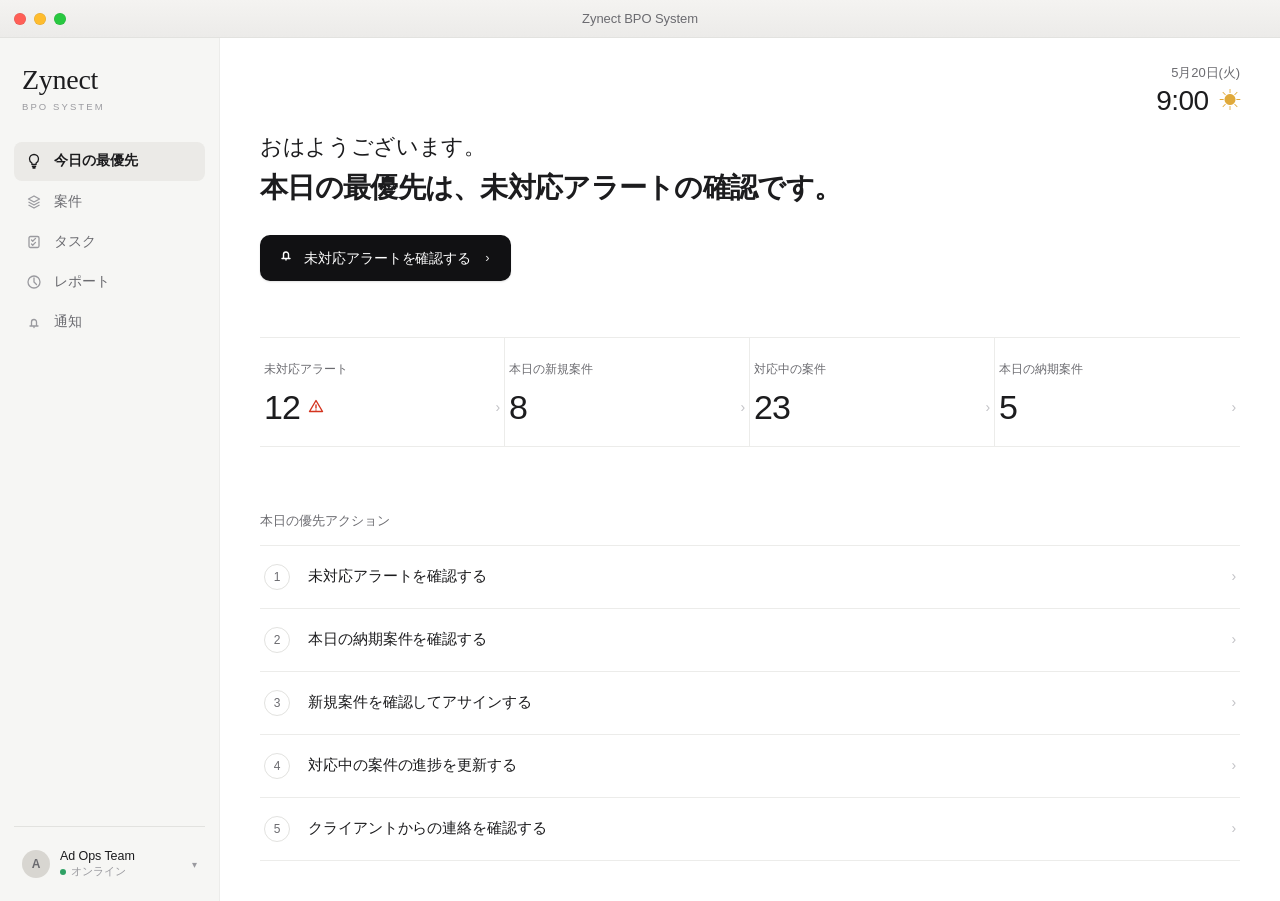
==== commit 7c47faf6: "feat(ui): 4-layer hierarchical operations UI Add Level 2 (Focus Queue) and Level 3+4 (Detail + Evide" ====
--- a/index.html
+++ b/index.html
@@ -35,7 +35,7 @@
           </span>
           今日の最優先
         </a>
-        <a class="nav-item" href="clients.html">
+        <a class="nav-item" href="focus.html">
           <span class="nav-ico">
             <svg width="16" height="16" viewBox="0 0 16 16" fill="none" stroke="currentColor" stroke-width="1.3" stroke-linejoin="round">
               <path d="M2.5 5l5.5-3 5.5 3-5.5 3z"/>
@@ -99,8 +99,8 @@
         <h1 class="priority-msg">本日の最優先は、未対応アラートの確認です。</h1>
       </section>
 
-      <!-- Single Primary CTA -->
-      <button class="cta">
+      <!-- Single Primary CTA → Level 2 Focus Queue -->
+      <a class="cta" href="focus.html?t=alerts">
         <span class="bell">
           <svg width="16" height="16" viewBox="0 0 16 16" fill="none" stroke="currentColor" stroke-width="1.4" stroke-linecap="round" stroke-linejoin="round">
             <path d="M4 11.5h8M5.5 11.5V7.5a2.5 2.5 0 015 0v4M8 11.5v1.5"/>
@@ -108,11 +108,11 @@
         </span>
         未対応アラートを確認する
         <span class="arr">›</span>
-      </button>
+      </a>
 
-      <!-- KPI strip: exactly 4, borderless, hairline dividers -->
+      <!-- KPI strip: each KPI is a doorway to Level 2 -->
       <div class="kpi-strip">
-        <div class="kpi">
+        <a class="kpi" href="focus.html?t=alerts">
           <div class="kpi-label">未対応アラート</div>
           <div class="kpi-row">
             <div class="kpi-value">
@@ -126,54 +126,54 @@
             </div>
             <span class="kpi-chev">›</span>
           </div>
-        </div>
-        <div class="kpi">
+        </a>
+        <a class="kpi" href="focus.html?t=cases">
           <div class="kpi-label">本日の新規案件</div>
           <div class="kpi-row">
             <div class="kpi-value">8</div>
             <span class="kpi-chev">›</span>
           </div>
-        </div>
-        <div class="kpi">
+        </a>
+        <a class="kpi" href="focus.html?t=cases">
           <div class="kpi-label">対応中の案件</div>
           <div class="kpi-row">
             <div class="kpi-value">23</div>
             <span class="kpi-chev">›</span>
           </div>
-        </div>
-        <div class="kpi">
+        </a>
+        <a class="kpi" href="focus.html?t=cases">
           <div class="kpi-label">本日の納期案件</div>
           <div class="kpi-row">
             <div class="kpi-value">5</div>
             <span class="kpi-chev">›</span>
           </div>
-        </div>
+        </a>
       </div>
 
-      <!-- Priority Actions: exactly 5, minimal -->
+      <!-- Priority Actions: each row enters Level 2 (or Level 3 for a known case) -->
       <h2 class="section-title">本日の優先アクション</h2>
       <ol class="action-list">
-        <li class="action-row">
+        <li class="action-row" onclick="location.href='focus.html?t=alerts'">
           <div class="action-num">1</div>
           <div class="action-text">未対応アラートを確認する</div>
           <span class="action-chev">›</span>
         </li>
-        <li class="action-row">
+        <li class="action-row" onclick="location.href='focus.html?t=cases'">
           <div class="action-num">2</div>
           <div class="action-text">本日の納期案件を確認する</div>
           <span class="action-chev">›</span>
         </li>
-        <li class="action-row">
+        <li class="action-row" onclick="location.href='focus.html?t=cases'">
           <div class="action-num">3</div>
           <div class="action-text">新規案件を確認してアサインする</div>
           <span class="action-chev">›</span>
         </li>
-        <li class="action-row">
+        <li class="action-row" onclick="location.href='focus.html?t=cases'">
           <div class="action-num">4</div>
           <div class="action-text">対応中の案件の進捗を更新する</div>
           <span class="action-chev">›</span>
         </li>
-        <li class="action-row">
+        <li class="action-row" onclick="location.href='focus.html?t=cases'">
           <div class="action-num">5</div>
           <div class="action-text">クライアントからの連絡を確認する</div>
           <span class="action-chev">›</span>
--- a/css/style.css
+++ b/css/style.css
@@ -244,6 +244,8 @@
   margin-bottom: 56px;
   transition: transform 0.12s ease, background 0.12s ease;
   box-shadow: 0 1px 2px rgba(0,0,0,0.12);
+  text-decoration: none;
+  width: max-content;
 }
 .cta:hover { background: #000; transform: translateY(-0.5px); }
 .cta .bell { font-size: 15px; }
@@ -488,6 +490,599 @@
 .client-row:hover .chev-r { color: var(--text-2); }
 
 /* ============================================
+   Breadcrumb (level indicator)
+   ============================================ */
+.crumb-bar {
+  margin-top: 24px;
+  display: flex; align-items: center;
+  gap: 8px;
+  font-size: 12px;
+  color: var(--text-3);
+  margin-bottom: 4px;
+}
+.crumb-bar a { color: var(--text-2); }
+.crumb-bar a:hover { color: var(--text); }
+.crumb-bar .sep { color: var(--text-4); font-size: 10px; }
+.crumb-bar .here { color: var(--text); font-weight: 500; }
+.crumb-bar .lvl {
+  font-size: 10px;
+  letter-spacing: 0.14em;
+  color: var(--text-3);
+  text-transform: uppercase;
+  border: 0.5px solid var(--hairline-strong);
+  padding: 2px 7px;
+  border-radius: 4px;
+  margin-right: 6px;
+  font-weight: 500;
+}
+
+/* ============================================
+   Focus Queue (Level 2)
+   - One theme only. No mixed tables.
+   ============================================ */
+.focus-head {
+  margin-top: 12px;
+  margin-bottom: 28px;
+}
+.focus-eyebrow {
+  font-size: 12px;
+  color: var(--text-3);
+  margin-bottom: 6px;
+  letter-spacing: 0.02em;
+}
+.focus-title {
+  font-size: 26px;
+  font-weight: 600;
+  color: var(--text);
+  letter-spacing: -0.025em;
+  margin: 0 0 6px;
+  line-height: 1.35;
+}
+.focus-sub {
+  font-size: 13.5px;
+  color: var(--text-2);
+}
+.focus-sub em { color: var(--red); font-style: normal; font-weight: 600; }
+.focus-sub em.warn { color: #b07a1c; }
+
+/* Theme tabs (which Focus Queue) — quiet, no color */
+.theme-tabs {
+  display: flex;
+  gap: 4px;
+  border-bottom: 0.5px solid var(--hairline);
+  margin-bottom: 6px;
+}
+.theme-tab {
+  padding: 10px 14px 12px;
+  font-size: 13px;
+  color: var(--text-3);
+  border-bottom: 1.5px solid transparent;
+  margin-bottom: -0.5px;
+  font-weight: 400;
+  letter-spacing: -0.003em;
+  cursor: pointer;
+}
+.theme-tab:hover { color: var(--text-2); }
+.theme-tab.on {
+  color: var(--text);
+  border-bottom-color: var(--text);
+  font-weight: 600;
+}
+.theme-tab .n {
+  margin-left: 6px;
+  font-size: 11px;
+  color: var(--text-3);
+  font-variant-numeric: tabular-nums;
+}
+.theme-tab.on .n { color: var(--text-2); }
+
+/* Sub-filter row under theme tabs (e.g. severity / waiting) */
+.subfilter {
+  display: flex; align-items: center;
+  gap: 8px;
+  padding: 14px 0 18px;
+  font-size: 12.5px;
+  color: var(--text-2);
+}
+.subfilter .chip {
+  display: inline-flex; align-items: center; gap: 5px;
+  padding: 4px 10px;
+  border: 0.5px solid var(--hairline-strong);
+  border-radius: 14px;
+  color: var(--text-2);
+  background: #fff;
+  cursor: pointer;
+  font-size: 12px;
+  letter-spacing: -0.003em;
+}
+.subfilter .chip:hover { background: #fafaf9; color: var(--text); }
+.subfilter .chip.on {
+  background: #1c1c1e;
+  color: #fff;
+  border-color: #1c1c1e;
+}
+.subfilter .chip .n { color: var(--text-3); font-variant-numeric: tabular-nums; }
+.subfilter .chip.on .n { color: rgba(255,255,255,0.6); }
+.subfilter .spacer { flex: 1; }
+.subfilter .sort {
+  font-size: 12px; color: var(--text-3);
+  display: inline-flex; align-items: center; gap: 4px;
+}
+.subfilter .sort:hover { color: var(--text); cursor: pointer; }
+
+/* Queue list — same restraint as action list */
+.q-list { list-style: none; margin: 0; padding: 0;
+  border-top: 0.5px solid var(--hairline); }
+.q-row {
+  display: grid;
+  grid-template-columns: 22px 1fr 130px 100px 18px;
+  align-items: center;
+  gap: 18px;
+  padding: 16px 4px;
+  border-bottom: 0.5px solid var(--hairline);
+  cursor: pointer;
+  transition: background 0.1s;
+}
+.q-row:hover { background: #fafaf9; }
+.q-num {
+  font-size: 12px; color: var(--text-3);
+  font-variant-numeric: tabular-nums;
+  text-align: right;
+}
+.q-main { min-width: 0; }
+.q-title {
+  font-size: 14.5px; color: var(--text);
+  font-weight: 500;
+  letter-spacing: -0.005em;
+}
+.q-meta {
+  font-size: 11.5px; color: var(--text-3);
+  margin-top: 2px;
+  display: flex; gap: 10px;
+}
+.q-meta .sep::before { content: "・"; color: var(--text-4); margin-right: 10px; }
+.q-status {
+  font-size: 12px;
+  display: inline-flex; align-items: center; gap: 6px;
+  color: var(--text-2);
+}
+.q-status .dot {
+  width: 6px; height: 6px; border-radius: 50%;
+  background: var(--text-4);
+}
+.q-status.danger .dot { background: var(--red); }
+.q-status.warn .dot   { background: #d4a02a; }
+.q-status.wait .dot   { background: #9a9a9f; }
+.q-status.ok .dot     { background: var(--green); }
+.q-status.danger { color: var(--red); font-weight: 500; }
+.q-due {
+  font-size: 12.5px; color: var(--text-2);
+  font-variant-numeric: tabular-nums;
+}
+.q-due.over { color: var(--red); font-weight: 500; }
+.q-due.today { color: #b07a1c; font-weight: 500; }
+.q-row .chev-r { justify-self: end; }
+
+/* Empty state for queues */
+.empty {
+  padding: 60px 0 20px;
+  text-align: center;
+  color: var(--text-3);
+}
+.empty .check {
+  width: 36px; height: 36px;
+  border-radius: 50%;
+  background: #f0efed;
+  display: inline-grid; place-items: center;
+  color: var(--text-2);
+  margin-bottom: 12px;
+}
+.empty-msg { font-size: 14px; color: var(--text-2); font-weight: 500; }
+.empty-sub { font-size: 12.5px; color: var(--text-3); margin-top: 4px; }
+
+/* ============================================
+   Detail (Level 3)
+   - One case / one client.
+   ============================================ */
+.detail-head {
+  margin-top: 12px;
+  margin-bottom: 8px;
+}
+.detail-name {
+  font-size: 24px; font-weight: 600;
+  letter-spacing: -0.022em;
+  color: var(--text);
+  margin: 0 0 6px;
+  line-height: 1.3;
+}
+.detail-meta {
+  display: flex; gap: 14px; align-items: center;
+  font-size: 12.5px; color: var(--text-2);
+  flex-wrap: wrap;
+}
+.detail-meta .pill {
+  display: inline-flex; align-items: center; gap: 5px;
+  padding: 3px 9px;
+  border: 0.5px solid var(--hairline-strong);
+  border-radius: 14px;
+  font-size: 11.5px;
+  color: var(--text-2);
+}
+.detail-meta .pill .dot {
+  width: 6px; height: 6px; border-radius: 50%;
+}
+.detail-meta .pill.danger { color: var(--red); border-color: rgba(212,52,31,0.3); }
+.detail-meta .pill.danger .dot { background: var(--red); }
+.detail-meta .pill.warn { color: #b07a1c; border-color: rgba(176,122,28,0.3); }
+.detail-meta .pill.warn .dot { background: #d4a02a; }
+.detail-meta .pill.wait { color: var(--text-2); }
+.detail-meta .pill.wait .dot { background: #9a9a9f; }
+.detail-meta .pill.ok { color: var(--green); border-color: rgba(47,161,100,0.3); }
+.detail-meta .pill.ok .dot { background: var(--green); }
+.detail-meta .sep { color: var(--text-4); }
+
+/* The summary panel that answers: why / next / who / when */
+.summary-panel {
+  margin-top: 22px;
+  margin-bottom: 28px;
+  padding: 22px 24px;
+  background: #fafaf9;
+  border: 0.5px solid var(--hairline);
+  border-radius: 12px;
+}
+.sp-grid {
+  display: grid;
+  grid-template-columns: repeat(4, 1fr);
+  gap: 6px 32px;
+}
+.sp-block .sp-label {
+  font-size: 11px; color: var(--text-3);
+  letter-spacing: 0.02em;
+  margin-bottom: 6px;
+  font-weight: 500;
+}
+.sp-block .sp-value {
+  font-size: 14px;
+  color: var(--text);
+  font-weight: 500;
+  letter-spacing: -0.005em;
+}
+.sp-block .sp-value.danger { color: var(--red); }
+.sp-block .sp-sub {
+  font-size: 11.5px; color: var(--text-3);
+  margin-top: 2px;
+}
+.sp-why {
+  grid-column: 1 / -1;
+  margin-top: 14px;
+  padding-top: 16px;
+  border-top: 0.5px solid var(--hairline);
+  display: grid;
+  grid-template-columns: 1fr 1fr;
+  gap: 28px;
+}
+.sp-why .sp-label { margin-bottom: 4px; }
+.sp-why .sp-text {
+  font-size: 13px;
+  color: var(--text-2);
+  line-height: 1.65;
+  letter-spacing: -0.003em;
+}
+
+/* Detail tabs (Level 4 entry points) */
+.dtabs {
+  display: flex;
+  gap: 4px;
+  border-bottom: 0.5px solid var(--hairline);
+  margin-top: 8px;
+  margin-bottom: 24px;
+}
+.dtab {
+  padding: 10px 14px 12px;
+  font-size: 13px;
+  color: var(--text-3);
+  border-bottom: 1.5px solid transparent;
+  margin-bottom: -0.5px;
+  font-weight: 400;
+  letter-spacing: -0.003em;
+  cursor: pointer;
+}
+.dtab:hover { color: var(--text-2); }
+.dtab.on {
+  color: var(--text);
+  border-bottom-color: var(--text);
+  font-weight: 600;
+}
+
+/* State machine (9 states) */
+.states {
+  display: flex; align-items: center;
+  gap: 0;
+  margin-bottom: 28px;
+  padding: 18px 0;
+  border-top: 0.5px solid var(--hairline);
+  border-bottom: 0.5px solid var(--hairline);
+  overflow-x: auto;
+}
+.state {
+  flex: 0 0 auto;
+  display: flex; flex-direction: column; align-items: center;
+  gap: 6px;
+  font-size: 11px;
+  color: var(--text-3);
+  text-align: center;
+  min-width: 76px;
+  position: relative;
+  letter-spacing: -0.002em;
+}
+.state .s-dot {
+  width: 10px; height: 10px;
+  border-radius: 50%;
+  background: #fff;
+  border: 1px solid var(--hairline-strong);
+  position: relative; z-index: 2;
+}
+.state.done .s-dot { background: var(--text); border-color: var(--text); }
+.state.now .s-dot  {
+  background: #fff; border: 2px solid var(--text);
+  width: 12px; height: 12px;
+}
+.state.now { color: var(--text); font-weight: 600; }
+.state.done { color: var(--text-2); }
+.state + .state::before {
+  content: ""; position: absolute;
+  left: -50%; top: 5px;
+  width: 100%; height: 1px;
+  background: var(--hairline-strong);
+  z-index: 1;
+}
+.state.done + .state::before,
+.state.done + .state.done::before { background: var(--text); }
+
+/* ============================================
+   Level 4 — Evidence / Outcome / Rule
+   ============================================ */
+.l4-section { margin-bottom: 36px; }
+.l4-section h3 {
+  font-size: 13px;
+  color: var(--text);
+  font-weight: 600;
+  margin: 0 0 14px;
+  letter-spacing: -0.003em;
+  display: flex; align-items: baseline; gap: 8px;
+}
+.l4-section h3 .h-sub {
+  font-size: 11.5px;
+  color: var(--text-3);
+  font-weight: 400;
+}
+
+/* Decision Trace */
+.trace { border-top: 0.5px solid var(--hairline); }
+.trace-step {
+  display: grid;
+  grid-template-columns: 90px 18px 1fr;
+  gap: 16px;
+  padding: 14px 0;
+  border-bottom: 0.5px solid var(--hairline);
+  align-items: flex-start;
+}
+.trace-when {
+  font-size: 11.5px; color: var(--text-3);
+  font-variant-numeric: tabular-nums;
+  padding-top: 2px;
+}
+.trace-dot {
+  width: 8px; height: 8px;
+  border-radius: 50%;
+  background: var(--text-3);
+  margin-top: 6px;
+  justify-self: center;
+}
+.trace-step.cur .trace-dot { background: var(--text); width: 10px; height: 10px; }
+.trace-step.cur .trace-what { color: var(--text); font-weight: 500; }
+.trace-what {
+  font-size: 13.5px;
+  color: var(--text);
+  letter-spacing: -0.003em;
+}
+.trace-why {
+  font-size: 12px;
+  color: var(--text-2);
+  margin-top: 4px;
+  line-height: 1.55;
+}
+.trace-by {
+  font-size: 11px;
+  color: var(--text-3);
+  margin-top: 4px;
+}
+
+/* Evidence (API / metric snapshots) */
+.evidence {
+  display: grid;
+  grid-template-columns: repeat(2, 1fr);
+  gap: 16px;
+}
+.ev-card {
+  border: 0.5px solid var(--hairline);
+  border-radius: 10px;
+  padding: 16px 18px;
+  background: #fff;
+}
+.ev-head {
+  display: flex; align-items: center; justify-content: space-between;
+  margin-bottom: 12px;
+}
+.ev-title {
+  font-size: 12.5px; font-weight: 600;
+  color: var(--text);
+  display: flex; align-items: center; gap: 8px;
+}
+.ev-source {
+  font-size: 11px; color: var(--text-3);
+  font-variant-numeric: tabular-nums;
+}
+.ev-body {
+  font-family: ui-monospace, "SF Mono", Menlo, monospace;
+  font-size: 11.5px;
+  color: var(--text-2);
+  background: #faf9f7;
+  border-radius: 6px;
+  padding: 10px 12px;
+  line-height: 1.6;
+  white-space: pre-wrap;
+}
+.ev-metric {
+  display: grid;
+  grid-template-columns: repeat(3, 1fr);
+  gap: 8px 14px;
+  margin-top: 12px;
+}
+.ev-metric > div { padding: 4px 0; }
+.ev-m-label { font-size: 10.5px; color: var(--text-3); letter-spacing: 0.02em; margin-bottom: 3px; }
+.ev-m-value {
+  font-size: 15px; font-weight: 400; color: var(--text);
+  font-variant-numeric: tabular-nums; letter-spacing: -0.01em;
+}
+.ev-m-value.down { color: var(--red); }
+.ev-m-value.up   { color: var(--green); }
+
+/* Outcome timeline D+7 / D+14 / D+28 */
+.outcome-timeline {
+  display: grid;
+  grid-template-columns: repeat(3, 1fr);
+  gap: 12px;
+  border-top: 0.5px solid var(--hairline);
+  border-bottom: 0.5px solid var(--hairline);
+  padding: 22px 0;
+  margin-bottom: 22px;
+}
+.ot-col { text-align: left; padding: 0 4px; }
+.ot-when {
+  font-size: 11.5px; color: var(--text-3);
+  letter-spacing: 0.02em;
+  margin-bottom: 8px;
+  font-weight: 500;
+}
+.ot-when .badge {
+  display: inline-block;
+  font-size: 10.5px;
+  color: var(--text-2);
+  background: #f0efed;
+  padding: 2px 7px;
+  border-radius: 4px;
+  margin-right: 6px;
+  letter-spacing: 0.04em;
+  font-weight: 600;
+}
+.ot-col.done .ot-when .badge { background: var(--text); color: #fff; }
+.ot-col.now  .ot-when .badge { background: #fff; color: var(--text); border: 1px solid var(--text); }
+.ot-metric {
+  font-size: 22px;
+  font-weight: 300;
+  letter-spacing: -0.022em;
+  color: var(--text);
+  font-variant-numeric: tabular-nums;
+}
+.ot-col.pending .ot-metric { color: var(--text-3); }
+.ot-col.down .ot-metric { color: var(--red); }
+.ot-col.up .ot-metric { color: var(--green); }
+.ot-note {
+  font-size: 11.5px; color: var(--text-3);
+  margin-top: 6px;
+  line-height: 1.5;
+}
+
+/* Rule quality checklist */
+.rq-list { border-top: 0.5px solid var(--hairline); }
+.rq-row {
+  display: grid;
+  grid-template-columns: 22px 1fr 100px;
+  gap: 14px;
+  padding: 12px 0;
+  border-bottom: 0.5px solid var(--hairline);
+  align-items: center;
+  font-size: 13px;
+}
+.rq-check {
+  width: 16px; height: 16px;
+  border-radius: 50%;
+  border: 1px solid var(--hairline-strong);
+  display: inline-grid; place-items: center;
+  font-size: 10px;
+  color: var(--text-3);
+  justify-self: center;
+}
+.rq-row.ok .rq-check  { background: var(--green); border-color: var(--green); color: #fff; }
+.rq-row.miss .rq-check{ background: #fff; border-color: var(--red); color: var(--red); }
+.rq-label { color: var(--text); letter-spacing: -0.003em; }
+.rq-row.miss .rq-label { color: var(--text); }
+.rq-row.miss .rq-note { color: var(--red); font-weight: 500; }
+.rq-note { font-size: 11.5px; color: var(--text-3); text-align: right; }
+
+/* Guardrail */
+.guardrail {
+  background: #fafaf9;
+  border: 0.5px solid var(--hairline);
+  border-radius: 10px;
+  padding: 14px 16px;
+  display: grid;
+  grid-template-columns: 1fr 1fr 1fr;
+  gap: 6px 24px;
+}
+.gr-block .gr-label { font-size: 11px; color: var(--text-3); margin-bottom: 4px; letter-spacing: 0.02em; }
+.gr-block .gr-value { font-size: 13.5px; color: var(--text); font-weight: 500; letter-spacing: -0.003em; }
+.gr-block .gr-sub   { font-size: 11.5px; color: var(--text-3); margin-top: 2px; }
+
+/* Audit log compact */
+.audit { font-size: 12px; color: var(--text-2); }
+.audit-row {
+  display: grid;
+  grid-template-columns: 110px 1fr 100px;
+  gap: 16px;
+  padding: 9px 0;
+  border-bottom: 0.5px dashed var(--hairline);
+  font-variant-numeric: tabular-nums;
+}
+.audit-row:last-child { border-bottom: none; }
+.audit-when { color: var(--text-3); font-size: 11.5px; }
+.audit-who  { color: var(--text-3); font-size: 11.5px; text-align: right; }
+
+/* Detail right column (sticky context) */
+.detail-grid {
+  display: grid;
+  grid-template-columns: minmax(0, 1fr) 280px;
+  gap: 40px;
+}
+.detail-side .side-block {
+  border-bottom: 0.5px solid var(--hairline);
+  padding: 18px 0;
+}
+.detail-side .side-block:first-child { padding-top: 0; }
+.detail-side .side-block:last-child { border-bottom: none; }
+.side-label {
+  font-size: 10.5px; color: var(--text-3);
+  letter-spacing: 0.08em;
+  text-transform: uppercase;
+  margin-bottom: 8px;
+  font-weight: 600;
+}
+.side-list { font-size: 12.5px; color: var(--text-2); line-height: 1.7; }
+.side-list a { color: var(--text); display: block; padding: 2px 0; }
+.side-list a:hover { text-decoration: underline; }
+.side-kv { display: grid; grid-template-columns: 1fr 1fr; gap: 4px 12px; font-size: 12.5px; }
+.side-kv dt { color: var(--text-3); font-weight: 400; }
+.side-kv dd { color: var(--text); margin: 0; }
+
+/* Detail-level action bar (above tabs) */
+.detail-actions {
+  display: flex; gap: 8px;
+  margin-top: 18px;
+  margin-bottom: 8px;
+}
+
+/* ============================================
    Responsive
    ============================================ */
 @media (max-width: 1280px) {
@@ -501,4 +1096,8 @@
   .datetime { right: 28px; top: 24px; }
   .client-row { grid-template-columns: 1fr 100px 1fr 90px 18px; gap: 16px; }
   .det-grid { grid-template-columns: repeat(2, 1fr); }
-}
+  .detail-grid { grid-template-columns: 1fr; }
+  .sp-grid { grid-template-columns: repeat(2, 1fr); }
+  .sp-why { grid-template-columns: 1fr; }
+  .evidence { grid-template-columns: 1fr; }
+}
